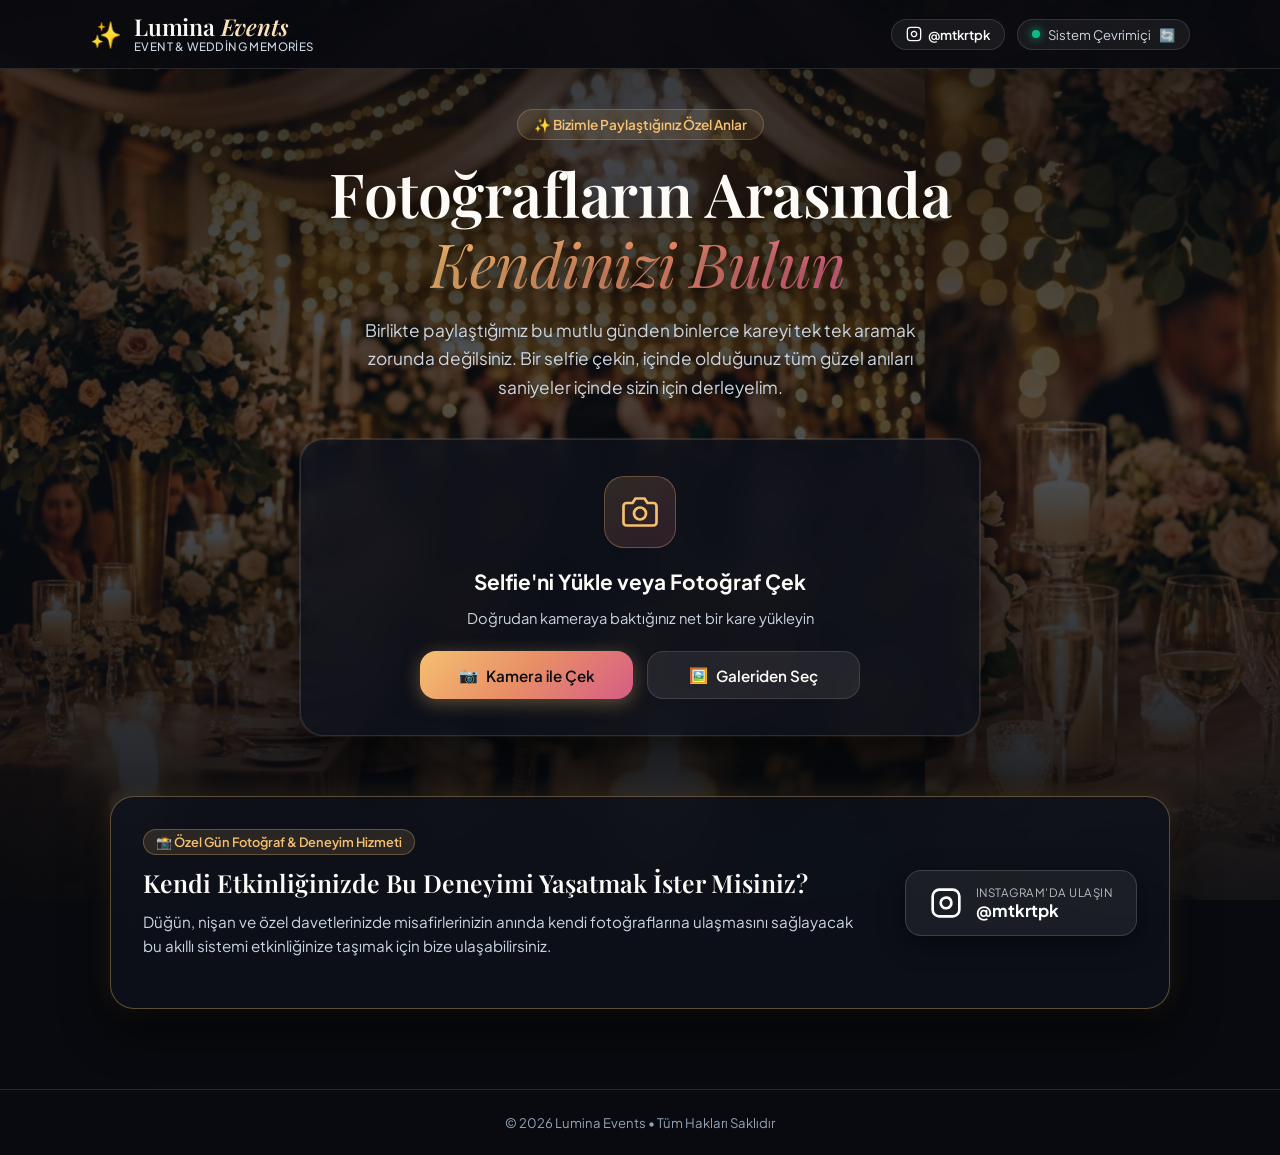
==== frontend/index.html @ cdcbf630 "feat: Ön yüze tek tıkla anında Drive senkronizasyon butonu (Sync) eklendi" ====
<!DOCTYPE html>
<html lang="tr">
<head>
  <meta charset="UTF-8">
  <meta name="viewport" content="width=device-width, initial-scale=1.0, maximum-scale=1.0, user-scalable=no, viewport-fit=cover">
  <title>Anılarını Keşfet | AI Fotoğraf Bulucu</title>
  <meta name="description" content="Düğün ve etkinlik fotoğrafları arasından yapay zeka ile sadece kendinizin olduğu kareleri anında bulun ve indirin.">
  
  <!-- Google Fonts: Playfair Display & Plus Jakarta Sans -->
  <link rel="preconnect" href="https://fonts.googleapis.com">
  <link rel="preconnect" href="https://fonts.gstatic.com" crossorigin>
  <link href="https://fonts.googleapis.com/css2?family=Playfair+Display:ital,wght@0,500;0,600;0,700;1,400;1,600&family=Plus+Jakarta+Sans:wght@400;500;600;700&display=swap" rel="stylesheet">
  
  <link rel="stylesheet" href="style.css">
</head>
<body>
  <!-- Sabit Düğün Arka Planı Katmanı -->
  <div class="wedding-bg-layer"></div>

  <!-- Üst Bar / Header -->
  <header class="header">
    <div class="container header-content">
      <div class="logo">
        <span class="logo-icon">✨</span>
        <div class="logo-brand">
          <span class="logo-title">Lumina <span class="accent-serif">Events</span></span>
          <span class="logo-sub">Event & Wedding Memories</span>
        </div>
      </div>
      <div class="header-right">
        <a href="https://instagram.com/mtkrtpk" target="_blank" rel="noopener noreferrer" class="header-instagram-btn" title="Instagram: @mtkrtpk">
          <svg class="header-instagram-icon" viewBox="0 0 24 24" fill="none" stroke="currentColor" stroke-width="2">
            <rect x="2" y="2" width="20" height="20" rx="5" ry="5"></rect>
            <path d="M16 11.37A4 4 0 1 1 12.63 8 4 4 0 0 1 16 11.37z"></path>
            <line x1="17.5" y1="6.5" x2="17.51" y2="6.5"></line>
          </svg>
          <span>@mtkrtpk</span>
        </a>
        <button type="button" class="stats-badge" id="btnSyncAlbum" title="Tıklayın: Google Drive'daki yeni fotoğrafları hemen tara">
          <span class="pulse-dot" id="syncPulse"></span>
          <span id="statsText">Albüm Hazırlanıyor...</span>
          <span class="sync-icon" id="syncIcon">🔄</span>
        </button>
      </div>
    </div>
  </header>

  <!-- Ana İçerik -->
  <main class="container main-content">
    
    <!-- Karşılama ve Selfie Yükleme Alanı -->
    <section class="hero-section" id="heroSection">
      <div class="hero-badge">✨ Bizimle Paylaştığınız Özel Anlar</div>
      <h1 class="hero-title">
        Fotoğrafların Arasında <br>
        <span class="wedding-script">Kendinizi Bulun</span>
      </h1>
      <p class="hero-subtitle">
        Birlikte paylaştığımız bu mutlu günden binlerce kareyi tek tek aramak zorunda değilsiniz. Bir selfie çekin, içinde olduğunuz tüm güzel anıları saniyeler içinde sizin için derleyelim.
      </p>

      <!-- Yükleme Kartı -->
      <div class="upload-card" id="uploadCard">
        <input type="file" id="cameraInput" accept="image/*" capture="user" class="hidden-input">
        <input type="file" id="galleryInput" accept="image/*" class="hidden-input">

        <div class="drop-zone" id="dropZone">
          <div class="upload-icon-wrapper">
            <svg class="upload-svg" viewBox="0 0 24 24" fill="none" stroke="currentColor" stroke-width="1.8">
              <path d="M23 19a2 2 0 0 1-2 2H3a2 2 0 0 1-2-2V8a2 2 0 0 1 2-2h4l2-3h6l2 3h4a2 2 0 0 1 2 2z"></path>
              <circle cx="12" cy="13" r="4"></circle>
            </svg>
          </div>
          <h3 class="drop-title">Selfie'ni Yükle veya Fotoğraf Çek</h3>
          <p class="drop-desc">Doğrudan kameraya baktığınız net bir kare yükleyin</p>

          <div class="action-buttons">
            <button type="button" class="btn btn-primary" id="btnCamera">
              <span class="btn-icon">📷</span> Kamera ile Çek
            </button>
            <button type="button" class="btn btn-secondary" id="btnGallery">
              <span class="btn-icon">🖼️</span> Galeriden Seç
            </button>
          </div>
        </div>

        <!-- Önizleme ve Tarama Animasyonu -->
        <div class="preview-zone hidden" id="previewZone">
          <div class="preview-box">
            <img id="previewImage" src="" alt="Selfie Önizleme">
            <div class="scan-laser" id="scanLaser"></div>
            <div class="scan-overlay"></div>
          </div>
          <div class="scan-status" id="scanStatus">
            <div class="spinner"></div>
            <span id="scanStatusText">Yüz taranıyor ve albüm eşleştiriliyor...</span>
          </div>
          <button type="button" class="btn btn-ghost" id="btnCancelScan">Farklı Fotoğraf Seç</button>
        </div>
      </div>
    </section>

    <!-- Sonuçlar ve Galeri Bölümü -->
    <section class="results-section hidden" id="resultsSection">
      <div class="results-header">
        <div>
          <h2 class="results-title">Senin Fotoğrafların</h2>
          <p class="results-subtitle" id="resultsSubtitle">Yapay zeka eşleştirmeleri listeleniyor...</p>
        </div>
        <div class="results-actions">
          <button type="button" class="btn btn-sm btn-outline" id="btnNewSearch">
            🔄 Yeni Arama Yap
          </button>
        </div>
      </div>

      <!-- Fotoğraf Izgarası (Grid) -->
      <div class="photo-grid" id="photoGrid">
        <!-- JS ile dinamik doldurulacak -->
      </div>
    </section>

    <!-- Sonuç Bulunamadı Durumu -->
    <div class="empty-state hidden" id="emptyState">
      <div class="empty-icon">🔍</div>
      <h3 class="empty-title">Eşleşen Fotoğraf Bulunamadı</h3>
      <p class="empty-desc">
        Bu albümde sizinle eşleşen bir kareye rastlanmadı. Dilerseniz farklı ışık veya açıda yeni bir selfie ile tekrar deneyebilirsiniz.
      </p>
      <button type="button" class="btn btn-primary" id="btnRetry">Tekrar Dene</button>
    </div>

    <!-- İletişim & Rezervasyon Kartı (Her zaman görünür) -->
    <section class="contact-section" id="contactSection">
      <div class="contact-card">
        <div class="contact-info">
          <span class="contact-tag">📸 Özel Gün Fotoğraf & Deneyim Hizmeti</span>
          <h3 class="contact-title">Kendi Etkinliğinizde Bu Deneyimi Yaşatmak İster Misiniz?</h3>
          <p class="contact-desc">
            Düğün, nişan ve özel davetlerinizde misafirlerinizin anında kendi fotoğraflarına ulaşmasını sağlayacak bu akıllı sistemi etkinliğinize taşımak için bize ulaşabilirsiniz.
          </p>
        </div>
        <div class="contact-action">
          <a href="https://instagram.com/mtkrtpk" target="_blank" rel="noopener noreferrer" class="btn-instagram">
            <svg class="instagram-icon" viewBox="0 0 24 24" fill="none" stroke="currentColor" stroke-width="2">
              <rect x="2" y="2" width="20" height="20" rx="5" ry="5"></rect>
              <path d="M16 11.37A4 4 0 1 1 12.63 8 4 4 0 0 1 16 11.37z"></path>
              <line x1="17.5" y1="6.5" x2="17.51" y2="6.5"></line>
            </svg>
            <div class="insta-text">
              <span class="insta-label">Instagram'da Ulaşın</span>
              <span class="insta-handle">@mtkrtpk</span>
            </div>
          </a>
        </div>
      </div>
    </section>

  </main>

    <!-- Canlı Kamera Modalı (WebRTC) -->
    <div class="camera-modal hidden" id="cameraModal">
      <div class="camera-backdrop" id="cameraBackdrop"></div>
      <div class="camera-card">
        <div class="camera-topbar">
          <span class="camera-title">📷 Selfie Çek</span>
          <button type="button" class="camera-close" id="btnCloseCamera">&times;</button>
        </div>
        <div class="camera-feed-wrapper">
          <video id="cameraVideo" autoplay playsinline muted></video>
          <div class="camera-guide-ring">
            <div class="guide-corners"></div>
          </div>
          <canvas id="cameraCanvas" class="hidden"></canvas>
        </div>
        <div class="camera-bottombar">
          <button type="button" class="btn-shutter" id="btnShutter" title="Fotoğraf Çek">
            <span class="shutter-circle"></span>
          </button>
        </div>
      </div>
    </div>

  <!-- Tam Ekran Fotoğraf Önizleme (Lightbox Modal) -->
  <div class="lightbox hidden" id="lightboxModal">
    <div class="lightbox-backdrop" id="lightboxBackdrop"></div>
    <div class="lightbox-content">
      <button class="lightbox-close" id="lightboxClose" aria-label="Kapat">&times;</button>
      <div class="lightbox-image-wrapper">
        <img id="lightboxImage" src="" alt="Büyük Önizleme">
      </div>
      <div class="lightbox-footer">
        <span class="lightbox-match-badge" id="lightboxScore">98% Eşleşme</span>
        <a href="" target="_blank" download class="btn btn-primary btn-sm" id="lightboxDownloadBtn">
          ⬇️ Orijinal Boyutta İndir
        </a>
      </div>
    </div>
  </div>

  <!-- Toast Bildirimi -->
  <div class="toast hidden" id="toast"></div>

  <!-- Alt Bilgi / Footer -->
  <footer class="footer">
    <p>© 2026 Lumina Events • Tüm Hakları Saklıdır</p>
  </footer>

  <script src="app.js"></script>
</body>
</html>
---- frontend/style.css ----
/* ==========================================================================
   Tasarım Sistemi & Global Değişkenler
   ========================================================================== */
:root {
  --bg-dark: #080a0f;
  --bg-card: rgba(14, 18, 28, 0.76);
  --bg-card-hover: rgba(22, 28, 44, 0.88);
  --border-glass: rgba(255, 255, 255, 0.12);
  --border-gold: rgba(245, 192, 112, 0.35);
  --border-active: rgba(245, 192, 112, 0.6);

  --accent-gold: #f5c070;
  --accent-champagne: #fae1b8;
  --accent-warm: #e88d67;
  --accent-gradient: linear-gradient(135deg, #f5c070 0%, #e88d67 50%, #d65d86 100%);
  --accent-gradient-hover: linear-gradient(135deg, #fcd38d 0%, #f09e7c 50%, #e06d95 100%);

  --text-main: #fdfbf7;
  --text-muted: #cbd5e1;
  --text-dim: #94a3b8;

  --shadow-card: 0 25px 50px -12px rgba(0, 0, 0, 0.75), 0 0 1px 1px var(--border-glass);
  --shadow-glow: 0 0 40px rgba(245, 192, 112, 0.22);
  --radius-lg: 24px;
  --radius-md: 16px;
  --radius-sm: 10px;

  --font-serif: 'Playfair Display', Georgia, serif;
  --font-display: 'Plus Jakarta Sans', -apple-system, sans-serif;
  --font-body: 'Plus Jakarta Sans', -apple-system, sans-serif;
}

/* ==========================================================================
   Reset & Temel Ayarlar
   ========================================================================== */
*, *::before, *::after {
  box-sizing: border-box;
  margin: 0;
  padding: 0;
}

body {
  background-color: var(--bg-dark);
  color: var(--text-main);
  font-family: var(--font-body);
  min-height: 100vh;
  position: relative;
  overflow-x: hidden;
  -webkit-font-smoothing: antialiased;
  display: flex;
  flex-direction: column;
}

/* Düğün Fotoğrafı Sabit Arka Plan Katmanı */
.wedding-bg-layer {
  position: fixed;
  inset: 0;
  z-index: 0;
  background: 
    linear-gradient(180deg, 
      rgba(8, 10, 15, 0.82) 0%, 
      rgba(10, 13, 20, 0.70) 45%, 
      rgba(8, 10, 15, 0.94) 100%),
    url('assets/wedding_bg.jpg') center/cover no-repeat fixed;
  filter: saturate(1.1);
  pointer-events: none;
}

.container {
  width: 100%;
  max-width: 1100px;
  margin: 0 auto;
  padding: 0 20px;
}

.hidden {
  display: none !important;
}

/* ==========================================================================
   Arka Plan Işıltıları (Glows)
   ========================================================================== */
.bg-glow {
  position: fixed;
  border-radius: 50%;
  filter: blur(120px);
  pointer-events: none;
  z-index: 0;
  opacity: 0.35;
}

.bg-glow-1 {
  width: 450px;
  height: 450px;
  top: -100px;
  right: -100px;
  background: radial-gradient(circle, #e88d67 0%, transparent 70%);
}

.bg-glow-2 {
  width: 500px;
  height: 500px;
  bottom: 10%;
  left: -150px;
  background: radial-gradient(circle, #d65d86 0%, transparent 70%);
}

/* ==========================================================================
   Header
   ========================================================================== */
.header {
  position: sticky;
  top: 0;
  z-index: 50;
  background: rgba(8, 10, 15, 0.88);
  backdrop-filter: blur(20px);
  -webkit-backdrop-filter: blur(20px);
  border-bottom: 1px solid var(--border-glass);
  padding-top: env(safe-area-inset-top, 0px);
}

.header-content {
  display: flex;
  align-items: center;
  justify-content: space-between;
  min-height: 68px;
  padding: 8px 0;
}

.logo {
  display: flex;
  align-items: center;
  gap: 12px;
}

.logo-icon {
  font-size: 1.6rem;
}

.logo-brand {
  display: flex;
  flex-direction: column;
}

.logo-title {
  font-family: var(--font-serif);
  font-size: 1.45rem;
  font-weight: 600;
  letter-spacing: -0.2px;
  line-height: 1.1;
}

.logo-sub {
  font-size: 0.72rem;
  font-weight: 500;
  color: var(--text-muted);
  letter-spacing: 0.4px;
  text-transform: uppercase;
}

.accent-serif {
  font-style: italic;
  color: var(--accent-champagne);
}

.accent-gold {
  color: var(--accent-gold);
}

.header-right {
  display: flex;
  align-items: center;
  gap: 12px;
}

.header-instagram-btn {
  display: inline-flex;
  align-items: center;
  gap: 6px;
  background: rgba(255, 255, 255, 0.06);
  border: 1px solid var(--border-glass);
  padding: 6px 14px;
  border-radius: 50px;
  color: #fff;
  font-size: 0.82rem;
  font-weight: 600;
  text-decoration: none;
  transition: all 0.25s ease;
}

.header-instagram-btn:hover {
  background: linear-gradient(45deg, #f09433 0%, #e6683c 25%, #dc2743 50%, #cc2366 75%, #bc1888 100%);
  border-color: transparent;
  transform: translateY(-1px);
}

.header-instagram-icon {
  width: 16px;
  height: 16px;
}

.stats-badge {
  display: flex;
  align-items: center;
  gap: 8px;
  background: rgba(255, 255, 255, 0.06);
  border: 1px solid var(--border-glass);
  padding: 6px 14px;
  border-radius: 50px;
  font-size: 0.82rem;
  color: var(--text-muted);
  cursor: pointer;
  font-family: inherit;
  transition: all 0.25s ease;
}

.stats-badge:hover {
  border-color: var(--accent-gold);
  background: rgba(245, 192, 112, 0.12);
  color: #fff;
  transform: translateY(-1px);
}

.stats-badge:active {
  transform: scale(0.96);
}

.sync-icon {
  font-size: 0.82rem;
  opacity: 0.8;
  display: inline-block;
  transition: transform 0.2s;
}

.sync-icon.spinning {
  animation: spin 0.8s linear infinite;
  opacity: 1;
}

.pulse-dot {
  width: 8px;
  height: 8px;
  border-radius: 50%;
  background-color: #10b981;
  box-shadow: 0 0 10px #10b981;
  animation: pulse 2s infinite;
}

@keyframes pulse {
  0%, 100% { opacity: 1; transform: scale(1); }
  50% { opacity: 0.4; transform: scale(0.85); }
}

/* ==========================================================================
   Hero & Karşılama Alanı
   ========================================================================== */
.main-content {
  flex: 1;
  position: relative;
  z-index: 10;
  padding-top: 40px;
  padding-bottom: 60px;
}

.hero-section {
  text-align: center;
  max-width: 680px;
  margin: 0 auto;
}

.hero-badge {
  display: inline-block;
  background: rgba(245, 192, 112, 0.1);
  border: 1px solid rgba(245, 192, 112, 0.25);
  color: var(--accent-gold);
  font-size: 0.85rem;
  font-weight: 600;
  padding: 6px 16px;
  border-radius: 50px;
  margin-bottom: 18px;
}

.hero-title {
  font-family: var(--font-serif);
  font-size: clamp(2.4rem, 5.5vw, 3.8rem);
  font-weight: 600;
  line-height: 1.15;
  letter-spacing: -0.5px;
  margin-bottom: 18px;
  text-shadow: 0 4px 20px rgba(0, 0, 0, 0.6);
}

.wedding-script {
  font-style: italic;
  font-weight: 400;
  background: var(--accent-gradient);
  -webkit-background-clip: text;
  -webkit-text-fill-color: transparent;
  display: inline-block;
  padding-right: 4px;
}

.gradient-text {
  background: var(--accent-gradient);
  -webkit-background-clip: text;
  -webkit-text-fill-color: transparent;
}

.hero-subtitle {
  font-size: 1.08rem;
  color: var(--text-muted);
  line-height: 1.65;
  margin-bottom: 38px;
  max-width: 580px;
  margin-left: auto;
  margin-right: auto;
  text-shadow: 0 2px 10px rgba(0, 0, 0, 0.7);
}

/* ==========================================================================
   Yükleme Kartı & Drop Zone
   ========================================================================== */
.upload-card {
  background: var(--bg-card);
  border: 1px solid var(--border-glass);
  border-radius: var(--radius-lg);
  padding: 36px 24px;
  box-shadow: var(--shadow-card);
  backdrop-filter: blur(20px);
  -webkit-backdrop-filter: blur(20px);
  transition: all 0.3s cubic-bezier(0.16, 1, 0.3, 1);
  position: relative;
  overflow: hidden;
}

.upload-card:hover {
  border-color: var(--border-active);
  box-shadow: var(--shadow-card), var(--shadow-glow);
}

.hidden-input {
  display: none;
}

.drop-zone {
  display: flex;
  flex-direction: column;
  align-items: center;
  gap: 14px;
}

.upload-icon-wrapper {
  width: 72px;
  height: 72px;
  border-radius: 20px;
  background: linear-gradient(135deg, rgba(245, 192, 112, 0.15) 0%, rgba(214, 93, 134, 0.15) 100%);
  display: flex;
  align-items: center;
  justify-content: center;
  color: var(--accent-gold);
  border: 1px solid rgba(245, 192, 112, 0.3);
  margin-bottom: 6px;
}

.upload-svg {
  width: 36px;
  height: 36px;
}

.drop-title {
  font-size: 1.3rem;
  font-weight: 700;
  font-family: var(--font-display);
}

.drop-desc {
  font-size: 0.92rem;
  color: var(--text-muted);
  max-width: 360px;
  margin-bottom: 10px;
}

/* Butonlar */
.action-buttons {
  display: flex;
  gap: 14px;
  flex-wrap: wrap;
  justify-content: center;
  width: 100%;
  max-width: 440px;
}

.btn {
  display: inline-flex;
  align-items: center;
  justify-content: center;
  gap: 8px;
  font-family: var(--font-body);
  font-weight: 600;
  font-size: 0.95rem;
  padding: 13px 24px;
  border-radius: var(--radius-md);
  border: none;
  cursor: pointer;
  transition: all 0.25s ease;
  text-decoration: none;
}

.btn-primary {
  background: var(--accent-gradient);
  color: #0b0e14;
  box-shadow: 0 4px 18px rgba(245, 192, 112, 0.35);
  flex: 1 1 180px;
}

.btn-primary:hover {
  background: var(--accent-gradient-hover);
  transform: translateY(-2px);
  box-shadow: 0 6px 24px rgba(245, 192, 112, 0.45);
}

.btn-secondary {
  background: rgba(255, 255, 255, 0.08);
  color: var(--text-main);
  border: 1px solid var(--border-glass);
  flex: 1 1 180px;
}

.btn-secondary:hover {
  background: rgba(255, 255, 255, 0.13);
  border-color: rgba(255, 255, 255, 0.2);
  transform: translateY(-2px);
}

.btn-outline {
  background: transparent;
  color: var(--accent-gold);
  border: 1px solid rgba(245, 192, 112, 0.35);
}

.btn-outline:hover {
  background: rgba(245, 192, 112, 0.1);
}

.btn-ghost {
  background: transparent;
  color: var(--text-muted);
  border: none;
  padding: 8px 16px;
  font-size: 0.88rem;
}

.btn-ghost:hover {
  color: var(--text-main);
}

.btn-sm {
  padding: 9px 18px;
  font-size: 0.85rem;
}

/* ==========================================================================
   Önizleme ve Tarama (Laser Scan) Animasyonu
   ========================================================================== */
.preview-zone {
  display: flex;
  flex-direction: column;
  align-items: center;
  gap: 20px;
}

.preview-box {
  width: 220px;
  height: 220px;
  border-radius: var(--radius-md);
  overflow: hidden;
  position: relative;
  border: 2px solid var(--accent-gold);
  box-shadow: 0 0 30px rgba(245, 192, 112, 0.3);
}

.preview-box img {
  width: 100%;
  height: 100%;
  object-fit: cover;
  display: block;
}

.scan-laser {
  position: absolute;
  top: 0;
  left: 0;
  width: 100%;
  height: 3px;
  background: var(--accent-gradient);
  box-shadow: 0 0 15px 3px #f5c070;
  animation: laserScan 2s infinite ease-in-out alternate;
  z-index: 5;
}

@keyframes laserScan {
  0% { top: 0%; opacity: 0.8; }
  100% { top: 98%; opacity: 1; }
}

.scan-overlay {
  position: absolute;
  inset: 0;
  background: radial-gradient(circle, transparent 40%, rgba(245, 192, 112, 0.1) 100%);
  pointer-events: none;
}

.scan-status {
  display: flex;
  align-items: center;
  gap: 12px;
  color: var(--text-main);
  font-weight: 500;
  font-size: 0.95rem;
}

.spinner {
  width: 20px;
  height: 20px;
  border: 3px solid rgba(255, 255, 255, 0.15);
  border-top-color: var(--accent-gold);
  border-radius: 50%;
  animation: spin 0.8s linear infinite;
}

@keyframes spin {
  to { transform: rotate(360deg); }
}

/* ==========================================================================
   Sonuçlar Galerisi (Photo Grid)
   ========================================================================== */
.results-section {
  margin-top: 50px;
}

.results-header {
  display: flex;
  align-items: flex-end;
  justify-content: space-between;
  margin-bottom: 24px;
  flex-wrap: wrap;
  gap: 16px;
}

.results-title {
  font-family: var(--font-display);
  font-size: 1.8rem;
  font-weight: 700;
}

.results-subtitle {
  color: var(--text-muted);
  font-size: 0.95rem;
  margin-top: 4px;
}

.photo-grid {
  display: grid;
  grid-template-columns: repeat(auto-fill, minmax(260px, 1fr));
  gap: 20px;
}

.photo-card {
  background: var(--bg-card);
  border: 1px solid var(--border-glass);
  border-radius: var(--radius-md);
  overflow: hidden;
  position: relative;
  transition: all 0.3s cubic-bezier(0.16, 1, 0.3, 1);
  box-shadow: var(--shadow-card);
  display: flex;
  flex-direction: column;
}

.photo-card:hover {
  transform: translateY(-5px);
  border-color: rgba(245, 192, 112, 0.4);
  box-shadow: 0 16px 32px -10px rgba(0, 0, 0, 0.8), 0 0 20px rgba(245, 192, 112, 0.2);
}

.photo-img-wrapper {
  position: relative;
  width: 100%;
  padding-top: 110%; /* 1:1.1 orantı */
  background: #121722;
  cursor: pointer;
  overflow: hidden;
}

.photo-card img {
  position: absolute;
  top: 0;
  left: 0;
  width: 100%;
  height: 100%;
  object-fit: cover;
  transition: transform 0.4s ease;
}

.photo-card:hover img {
  transform: scale(1.05);
}

.match-badge {
  position: absolute;
  top: 12px;
  right: 12px;
  background: rgba(9, 12, 18, 0.85);
  backdrop-filter: blur(8px);
  border: 1px solid rgba(245, 192, 112, 0.4);
  color: var(--accent-gold);
  font-size: 0.75rem;
  font-weight: 700;
  padding: 4px 10px;
  border-radius: 20px;
  z-index: 2;
}

.photo-card-footer {
  padding: 14px;
  display: flex;
  align-items: center;
  justify-content: space-between;
  background: rgba(14, 18, 28, 0.95);
  border-top: 1px solid var(--border-glass);
}

.photo-name {
  font-size: 0.85rem;
  color: var(--text-muted);
  white-space: nowrap;
  overflow: hidden;
  text-overflow: ellipsis;
  max-width: 140px;
}

.btn-download-icon {
  background: rgba(255, 255, 255, 0.07);
  border: 1px solid var(--border-glass);
  color: var(--text-main);
  padding: 7px 12px;
  border-radius: var(--radius-sm);
  font-size: 0.82rem;
  font-weight: 600;
  text-decoration: none;
  display: flex;
  align-items: center;
  gap: 6px;
  transition: all 0.2s ease;
}

.btn-download-icon:hover {
  background: var(--accent-gold);
  color: #090c12;
}

/* ==========================================================================
   Boş Durum (Empty State)
   ========================================================================== */
.empty-state {
  text-align: center;
  padding: 60px 20px;
  max-width: 480px;
  margin: 0 auto;
}

.empty-icon {
  font-size: 3.5rem;
  margin-bottom: 16px;
  opacity: 0.8;
}

.empty-title {
  font-family: var(--font-display);
  font-size: 1.5rem;
  margin-bottom: 10px;
}

.empty-desc {
  color: var(--text-muted);
  line-height: 1.6;
  margin-bottom: 24px;
}

/* ==========================================================================
   Tam Ekran Lightbox Modal
   ========================================================================== */
.lightbox {
  position: fixed;
  inset: 0;
  z-index: 100;
  display: flex;
  align-items: center;
  justify-content: center;
  padding: 20px;
}

.lightbox-backdrop {
  position: absolute;
  inset: 0;
  background: rgba(4, 6, 10, 0.88);
  backdrop-filter: blur(16px);
  -webkit-backdrop-filter: blur(16px);
}

.lightbox-content {
  position: relative;
  z-index: 101;
  max-width: 90vw;
  max-height: 85vh;
  display: flex;
  flex-direction: column;
  align-items: center;
}

.lightbox-close {
  position: absolute;
  top: -45px;
  right: 0;
  background: none;
  border: none;
  color: #fff;
  font-size: 2.2rem;
  cursor: pointer;
  line-height: 1;
  opacity: 0.75;
  transition: opacity 0.2s;
}

.lightbox-close:hover {
  opacity: 1;
}

.lightbox-image-wrapper {
  max-height: 72vh;
  display: flex;
  align-items: center;
  justify-content: center;
  border-radius: var(--radius-md);
  overflow: hidden;
  box-shadow: 0 25px 60px rgba(0, 0, 0, 0.9);
}

.lightbox-image-wrapper img {
  max-width: 100%;
  max-height: 72vh;
  object-fit: contain;
  border-radius: var(--radius-md);
}

.lightbox-footer {
  margin-top: 16px;
  display: flex;
  align-items: center;
  gap: 16px;
}

.lightbox-match-badge {
  background: rgba(245, 192, 112, 0.15);
  border: 1px solid rgba(245, 192, 112, 0.4);
  color: var(--accent-gold);
  padding: 6px 14px;
  border-radius: 50px;
  font-weight: 700;
  font-size: 0.85rem;
}

/* ==========================================================================
   Canlı Kamera Modalı (WebRTC)
   ========================================================================== */
.camera-modal {
  position: fixed;
  inset: 0;
  z-index: 150;
  display: flex;
  align-items: center;
  justify-content: center;
  padding: 16px;
}

.camera-backdrop {
  position: absolute;
  inset: 0;
  background: rgba(4, 6, 10, 0.92);
  backdrop-filter: blur(20px);
  -webkit-backdrop-filter: blur(20px);
}

.camera-card {
  position: relative;
  z-index: 151;
  width: 100%;
  max-width: 480px;
  background: var(--bg-card);
  border: 1px solid var(--border-glass);
  border-radius: var(--radius-lg);
  overflow: hidden;
  box-shadow: 0 25px 60px rgba(0, 0, 0, 0.9);
  display: flex;
  flex-direction: column;
}

.camera-topbar {
  display: flex;
  align-items: center;
  justify-content: space-between;
  padding: 16px 20px;
  background: rgba(18, 24, 38, 0.9);
  border-bottom: 1px solid var(--border-glass);
}

.camera-title {
  font-weight: 700;
  font-size: 1.05rem;
  font-family: var(--font-display);
}

.camera-close {
  background: none;
  border: none;
  color: var(--text-muted);
  font-size: 1.8rem;
  cursor: pointer;
  line-height: 1;
  transition: color 0.2s;
}

.camera-close:hover {
  color: #fff;
}

.camera-feed-wrapper {
  position: relative;
  width: 100%;
  height: 380px;
  background: #000;
  overflow: hidden;
  display: flex;
  align-items: center;
  justify-content: center;
}

.camera-feed-wrapper video {
  width: 100%;
  height: 100%;
  object-fit: cover;
  transform: scaleX(-1); /* Ayna efekti (Selfie için doğal görüntü) */
}

.camera-guide-ring {
  position: absolute;
  width: 220px;
  height: 280px;
  border: 2px dashed rgba(245, 192, 112, 0.6);
  border-radius: 50% 50% 45% 45% / 60% 60% 40% 40%;
  pointer-events: none;
  box-shadow: 0 0 0 9999px rgba(0, 0, 0, 0.35);
}

.camera-bottombar {
  display: flex;
  align-items: center;
  justify-content: center;
  padding: 20px;
  background: rgba(14, 18, 28, 0.95);
  border-top: 1px solid var(--border-glass);
}

.btn-shutter {
  width: 72px;
  height: 72px;
  border-radius: 50%;
  background: transparent;
  border: 4px solid var(--accent-gold);
  padding: 4px;
  cursor: pointer;
  display: flex;
  align-items: center;
  justify-content: center;
  transition: transform 0.15s ease, border-color 0.2s;
}

.btn-shutter:hover {
  transform: scale(1.06);
  border-color: #fff;
}

.btn-shutter:active {
  transform: scale(0.92);
}

.shutter-circle {
  width: 100%;
  height: 100%;
  border-radius: 50%;
  background: var(--accent-gradient);
  display: block;
}

/* ==========================================================================
   Toast Bildirimi
   ========================================================================== */
.toast {
  position: fixed;
  bottom: 24px;
  left: 50%;
  transform: translateX(-50%);
  background: rgba(18, 24, 38, 0.95);
  border: 1px solid var(--border-glass);
  color: var(--text-main);
  padding: 12px 24px;
  border-radius: 50px;
  box-shadow: 0 10px 30px rgba(0, 0, 0, 0.5);
  z-index: 200;
  font-size: 0.9rem;
  font-weight: 500;
  backdrop-filter: blur(12px);
  animation: toastSlideUp 0.3s cubic-bezier(0.16, 1, 0.3, 1);
}

@keyframes toastSlideUp {
  from { opacity: 0; transform: translate(-50%, 15px); }
  to { opacity: 1; transform: translate(-50%, 0); }
}

/* ==========================================================================
   İletişim & Rezervasyon Kartı (Lumina Events)
   ========================================================================== */
.contact-section {
  margin-top: 60px;
  margin-bottom: 20px;
}

.contact-card {
  background: rgba(14, 18, 28, 0.82);
  border: 1px solid var(--border-gold);
  border-radius: var(--radius-lg);
  padding: 32px;
  box-shadow: 0 20px 45px rgba(0, 0, 0, 0.7), 0 0 25px rgba(245, 192, 112, 0.15);
  backdrop-filter: blur(20px);
  -webkit-backdrop-filter: blur(20px);
  display: flex;
  align-items: center;
  justify-content: space-between;
  gap: 30px;
  flex-wrap: wrap;
}

.contact-info {
  flex: 1 1 340px;
}

.contact-tag {
  display: inline-block;
  background: rgba(245, 192, 112, 0.12);
  border: 1px solid rgba(245, 192, 112, 0.3);
  color: var(--accent-gold);
  font-size: 0.8rem;
  font-weight: 600;
  padding: 4px 12px;
  border-radius: 50px;
  margin-bottom: 12px;
}

.contact-title {
  font-family: var(--font-serif);
  font-size: 1.55rem;
  font-weight: 600;
  margin-bottom: 10px;
  line-height: 1.3;
}

.contact-desc {
  font-size: 0.95rem;
  color: var(--text-muted);
  line-height: 1.6;
  margin-bottom: 18px;
}

.author-signature {
  display: flex;
  flex-direction: column;
}

.author-name {
  font-family: var(--font-serif);
  font-size: 1.15rem;
  font-weight: 600;
  color: var(--accent-champagne);
  letter-spacing: 0.2px;
}

.author-title {
  font-size: 0.8rem;
  color: var(--text-dim);
}

.contact-action {
  flex-shrink: 0;
}

/* Instagram Butonu */
.btn-instagram {
  display: inline-flex;
  align-items: center;
  gap: 14px;
  background: rgba(255, 255, 255, 0.06);
  border: 1px solid rgba(255, 255, 255, 0.15);
  padding: 14px 24px;
  border-radius: var(--radius-md);
  color: #fff;
  text-decoration: none;
  transition: all 0.3s cubic-bezier(0.16, 1, 0.3, 1);
  box-shadow: 0 8px 25px rgba(0, 0, 0, 0.5);
}

.btn-instagram:hover {
  background: linear-gradient(45deg, #f09433 0%, #e6683c 25%, #dc2743 50%, #cc2366 75%, #bc1888 100%);
  border-color: transparent;
  transform: translateY(-3px) scale(1.02);
  box-shadow: 0 12px 30px rgba(220, 39, 67, 0.4);
}

.instagram-icon {
  width: 32px;
  height: 32px;
  flex-shrink: 0;
}

.insta-text {
  display: flex;
  flex-direction: column;
  text-align: left;
}

.insta-label {
  font-size: 0.72rem;
  color: rgba(255, 255, 255, 0.7);
  text-transform: uppercase;
  letter-spacing: 0.5px;
}

.insta-handle {
  font-size: 1.05rem;
  font-weight: 700;
  font-family: var(--font-display);
}

/* ==========================================================================
   Footer
   ========================================================================== */
.footer {
  text-align: center;
  padding: 24px;
  font-size: 0.82rem;
  color: var(--text-dim);
  border-top: 1px solid var(--border-glass);
  position: relative;
  z-index: 10;
}

/* ==========================================================================
   Mobil Uyumluluk (Responsive)
   ========================================================================== */
@media (max-width: 640px) {
  .header {
    padding-top: max(10px, env(safe-area-inset-top));
    padding-bottom: 4px;
  }
  .header-content {
    min-height: 52px;
    height: auto;
    padding: 4px 0;
    gap: 8px;
  }
  .logo {
    gap: 8px;
  }
  .logo-icon {
    font-size: 1.25rem;
  }
  .logo-title {
    font-size: 1.15rem;
  }
  .logo-sub {
    font-size: 0.58rem;
    letter-spacing: 0.2px;
  }
  .header-right {
    gap: 6px;
  }
  .header-instagram-btn {
    padding: 5px 9px;
    font-size: 0.74rem;
    gap: 4px;
  }
  .header-instagram-icon {
    width: 13px;
    height: 13px;
  }
  .stats-badge {
    padding: 5px 9px;
    font-size: 0.72rem;
    gap: 5px;
    white-space: nowrap;
  }
  .pulse-dot {
    width: 6px;
    height: 6px;
  }
  .hero-title {
    font-size: 2.1rem;
    margin-bottom: 14px;
  }
  .hero-subtitle {
    font-size: 0.92rem;
    margin-bottom: 26px;
  }
  .upload-card {
    padding: 24px 16px;
  }
  .action-buttons {
    flex-direction: column;
    gap: 10px;
  }
  .btn-primary, .btn-secondary {
    width: 100%;
    padding: 12px 18px;
  }
  .photo-grid {
    grid-template-columns: repeat(2, 1fr);
    gap: 10px;
  }
  .photo-name {
    display: none;
  }
  .contact-card {
    padding: 22px 16px;
    gap: 20px;
  }
  .contact-title {
    font-size: 1.25rem;
  }
  .btn-instagram {
    width: 100%;
    justify-content: center;
  }
}
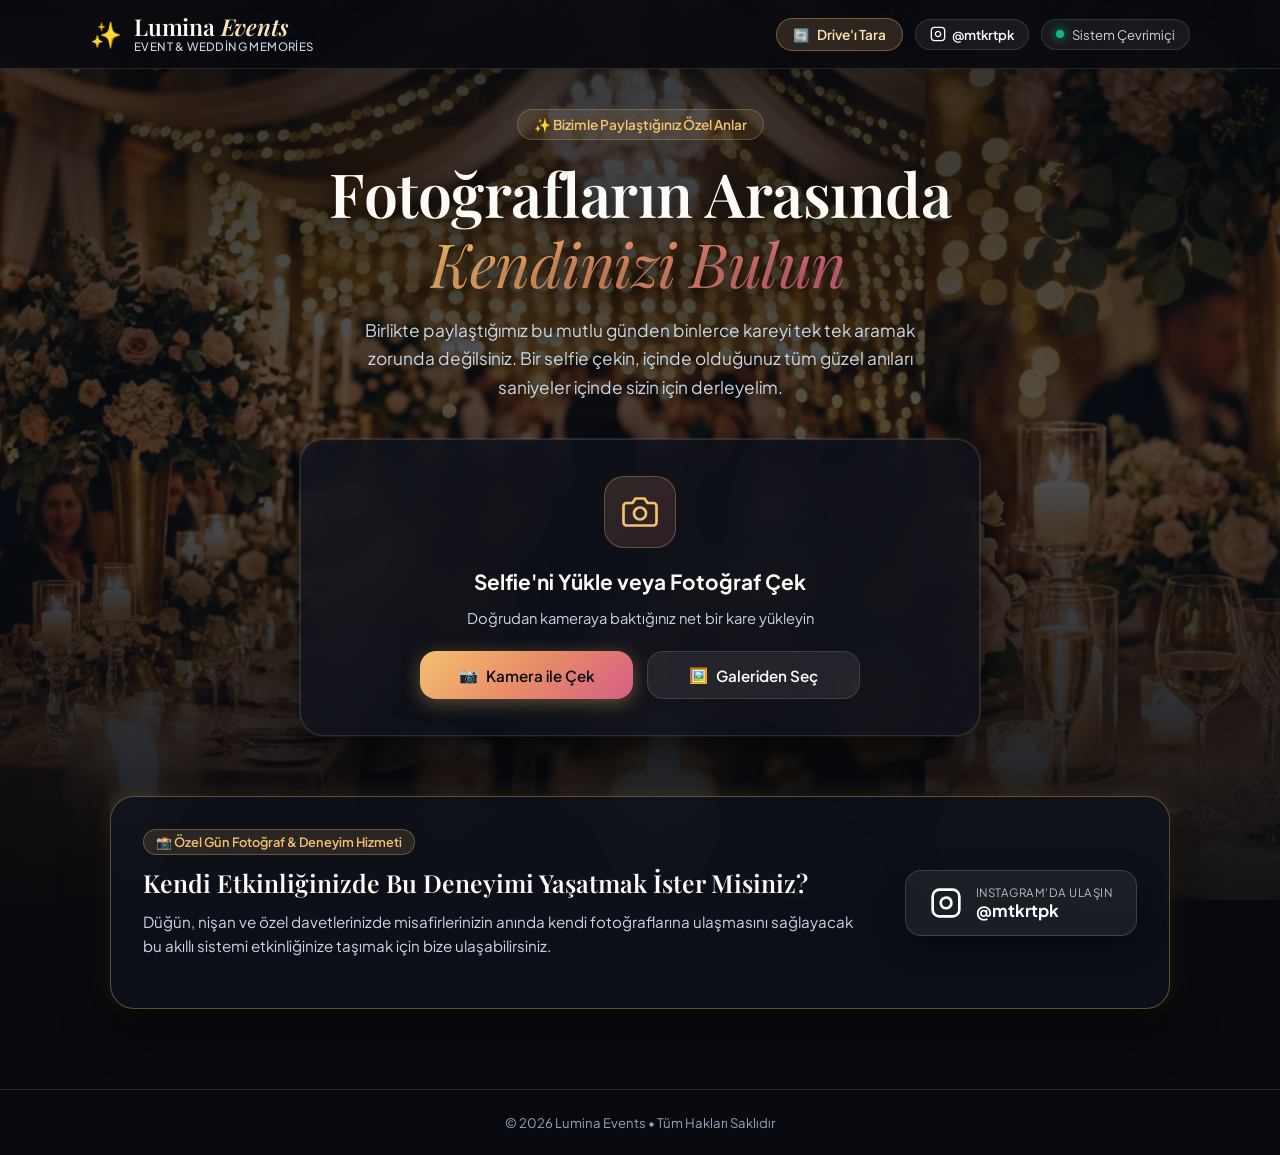
==== commit c91ecf14: "feat: Masaüstü (PC) için belirgin 'Drive'ı Tara' butonu eklendi" ====
--- a/frontend/index.html
+++ b/frontend/index.html
@@ -28,6 +28,12 @@
         </div>
       </div>
       <div class="header-right">
+        <!-- Belirgin Manuel Tarama Butonu (PC & Masaüstü için) -->
+        <button type="button" class="btn-sync-action" id="btnSyncHeader" title="Drive'daki yeni fotoğrafları hemen tara">
+          <span class="sync-icon" id="syncIcon">🔄</span>
+          <span class="sync-btn-text">Drive'ı Tara</span>
+        </button>
+
         <a href="https://instagram.com/mtkrtpk" target="_blank" rel="noopener noreferrer" class="header-instagram-btn" title="Instagram: @mtkrtpk">
           <svg class="header-instagram-icon" viewBox="0 0 24 24" fill="none" stroke="currentColor" stroke-width="2">
             <rect x="2" y="2" width="20" height="20" rx="5" ry="5"></rect>
@@ -36,11 +42,11 @@
           </svg>
           <span>@mtkrtpk</span>
         </a>
-        <button type="button" class="stats-badge" id="btnSyncAlbum" title="Tıklayın: Google Drive'daki yeni fotoğrafları hemen tara">
+
+        <div class="stats-badge" id="statsBadge">
           <span class="pulse-dot" id="syncPulse"></span>
           <span id="statsText">Albüm Hazırlanıyor...</span>
-          <span class="sync-icon" id="syncIcon">🔄</span>
-        </button>
+        </div>
       </div>
     </div>
   </header>
--- a/frontend/style.css
+++ b/frontend/style.css
@@ -171,6 +171,34 @@
   display: flex;
   align-items: center;
   gap: 12px;
+}
+
+.btn-sync-action {
+  display: inline-flex;
+  align-items: center;
+  gap: 8px;
+  background: rgba(245, 192, 112, 0.15);
+  border: 1px solid var(--border-gold);
+  color: var(--accent-champagne);
+  padding: 7px 16px;
+  border-radius: 50px;
+  font-size: 0.85rem;
+  font-weight: 600;
+  cursor: pointer;
+  font-family: inherit;
+  transition: all 0.25s cubic-bezier(0.16, 1, 0.3, 1);
+}
+
+.btn-sync-action:hover {
+  background: var(--accent-gold);
+  color: #080a0f;
+  border-color: transparent;
+  transform: translateY(-2px);
+  box-shadow: 0 4px 15px rgba(245, 192, 112, 0.35);
+}
+
+.btn-sync-action:active {
+  transform: scale(0.95);
 }
 
 .header-instagram-btn {
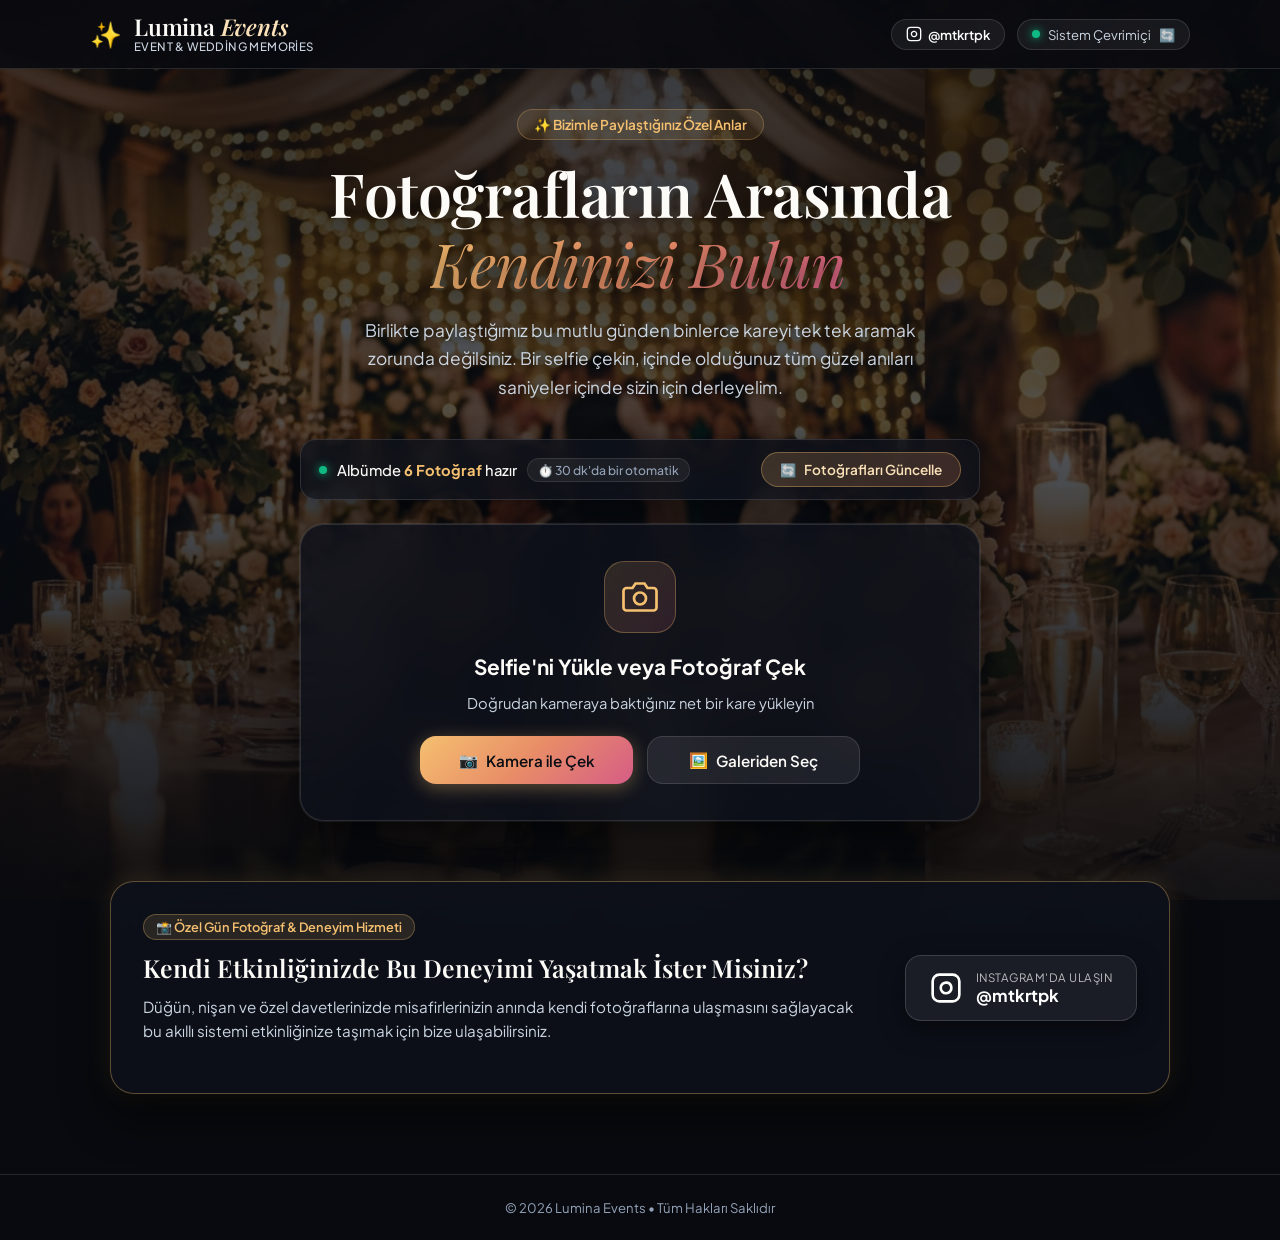
==== commit f944a185: "feat: 30 dk otomatik tarama, fotoğraflar üstünde güncelleme butonu ve mobil uyumlu header düzeni" ====
--- a/frontend/index.html
+++ b/frontend/index.html
@@ -11,7 +11,8 @@
   <link rel="preconnect" href="https://fonts.gstatic.com" crossorigin>
   <link href="https://fonts.googleapis.com/css2?family=Playfair+Display:ital,wght@0,500;0,600;0,700;1,400;1,600&family=Plus+Jakarta+Sans:wght@400;500;600;700&display=swap" rel="stylesheet">
   
-  <link rel="stylesheet" href="style.css">
+  <!-- CSS Versiyonlu (Önbellek Engelleme) -->
+  <link rel="stylesheet" href="style.css?v=4.0">
 </head>
 <body>
   <!-- Sabit Düğün Arka Planı Katmanı -->
@@ -28,12 +29,6 @@
         </div>
       </div>
       <div class="header-right">
-        <!-- Belirgin Manuel Tarama Butonu (PC & Masaüstü için) -->
-        <button type="button" class="btn-sync-action" id="btnSyncHeader" title="Drive'daki yeni fotoğrafları hemen tara">
-          <span class="sync-icon" id="syncIcon">🔄</span>
-          <span class="sync-btn-text">Drive'ı Tara</span>
-        </button>
-
         <a href="https://instagram.com/mtkrtpk" target="_blank" rel="noopener noreferrer" class="header-instagram-btn" title="Instagram: @mtkrtpk">
           <svg class="header-instagram-icon" viewBox="0 0 24 24" fill="none" stroke="currentColor" stroke-width="2">
             <rect x="2" y="2" width="20" height="20" rx="5" ry="5"></rect>
@@ -43,10 +38,12 @@
           <span>@mtkrtpk</span>
         </a>
 
-        <div class="stats-badge" id="statsBadge">
+        <!-- Header Rozeti (Kompakt ve Tıklanabilir) -->
+        <button type="button" class="stats-badge" id="btnSyncAlbum" title="Tıkla: Fotoğrafları Yenile">
           <span class="pulse-dot" id="syncPulse"></span>
-          <span id="statsText">Albüm Hazırlanıyor...</span>
-        </div>
+          <span id="statsText">6 Fotoğraf Hazır</span>
+          <span class="sync-icon" id="syncIconHeader">🔄</span>
+        </button>
       </div>
     </div>
   </header>
@@ -65,6 +62,19 @@
         Birlikte paylaştığımız bu mutlu günden binlerce kareyi tek tek aramak zorunda değilsiniz. Bir selfie çekin, içinde olduğunuz tüm güzel anıları saniyeler içinde sizin için derleyelim.
       </p>
 
+      <!-- Fotoğrafların / Yüklemenin Hemen Üstündeki Güncelleme Barı -->
+      <div class="album-status-bar" id="albumStatusBar">
+        <div class="status-bar-info">
+          <span class="pulse-dot"></span>
+          <span class="status-bar-text" id="statusBarText">Albümde <strong>6 Fotoğraf</strong> hazır</span>
+          <span class="status-auto-label" id="statusAutoLabel">⏱️ 30 dk'da bir otomatik</span>
+        </div>
+        <button type="button" class="btn-sync-action" id="btnSyncHero" title="Yeni fotoğrafları hemen kontrol et">
+          <span class="sync-icon" id="syncIconHero">🔄</span>
+          <span class="btn-sync-text" id="syncHeroText">Fotoğrafları Güncelle</span>
+        </button>
+      </div>
+
       <!-- Yükleme Kartı -->
       <div class="upload-card" id="uploadCard">
         <input type="file" id="cameraInput" accept="image/*" capture="user" class="hidden-input">
@@ -114,8 +124,12 @@
           <p class="results-subtitle" id="resultsSubtitle">Yapay zeka eşleştirmeleri listeleniyor...</p>
         </div>
         <div class="results-actions">
+          <button type="button" class="btn btn-sm btn-secondary btn-sync-action" id="btnSyncResults" title="Yeni yüklenen fotoğrafları hemen kontrol et">
+            <span class="sync-icon" id="syncIconResults">🔄</span>
+            <span class="btn-sync-text" id="syncResultsText">Fotoğrafları Güncelle</span>
+          </button>
           <button type="button" class="btn btn-sm btn-outline" id="btnNewSearch">
-            🔄 Yeni Arama Yap
+            📷 Yeni Arama Yap
           </button>
         </div>
       </div>
@@ -212,6 +226,6 @@
     <p>© 2026 Lumina Events • Tüm Hakları Saklıdır</p>
   </footer>
 
-  <script src="app.js"></script>
+  <script src="app.js?v=4.0"></script>
 </body>
 </html>
--- a/frontend/style.css
+++ b/frontend/style.css
@@ -176,29 +176,49 @@
 .btn-sync-action {
   display: inline-flex;
   align-items: center;
+  justify-content: center;
   gap: 8px;
-  background: rgba(245, 192, 112, 0.15);
+  background: linear-gradient(135deg, rgba(245, 192, 112, 0.18) 0%, rgba(232, 141, 103, 0.18) 100%);
   border: 1px solid var(--border-gold);
   color: var(--accent-champagne);
-  padding: 7px 16px;
+  padding: 8px 18px;
   border-radius: 50px;
   font-size: 0.85rem;
   font-weight: 600;
   cursor: pointer;
   font-family: inherit;
   transition: all 0.25s cubic-bezier(0.16, 1, 0.3, 1);
-}
-
-.btn-sync-action:hover {
-  background: var(--accent-gold);
+  white-space: nowrap;
+}
+
+.btn-sync-action:hover:not(:disabled) {
+  background: var(--accent-gradient);
   color: #080a0f;
   border-color: transparent;
   transform: translateY(-2px);
-  box-shadow: 0 4px 15px rgba(245, 192, 112, 0.35);
-}
-
-.btn-sync-action:active {
-  transform: scale(0.95);
+  box-shadow: 0 4px 18px rgba(245, 192, 112, 0.35);
+}
+
+.btn-sync-action:active:not(:disabled) {
+  transform: scale(0.96);
+}
+
+.btn-sync-action:disabled,
+.btn-sync-action.btn-loading {
+  opacity: 0.8;
+  cursor: not-allowed;
+  border-color: rgba(245, 192, 112, 0.4);
+  background: rgba(245, 192, 112, 0.08);
+  color: var(--accent-gold);
+  transform: none;
+  box-shadow: none;
+}
+
+.btn-sync-action.sync-success {
+  background: rgba(16, 185, 129, 0.22) !important;
+  border-color: rgba(16, 185, 129, 0.6) !important;
+  color: #6ee7b7 !important;
+  box-shadow: 0 0 15px rgba(16, 185, 129, 0.3) !important;
 }
 
 .header-instagram-btn {
@@ -343,6 +363,61 @@
   margin-left: auto;
   margin-right: auto;
   text-shadow: 0 2px 10px rgba(0, 0, 0, 0.7);
+}
+
+/* ==========================================================================
+   Albüm Durum & Güncelleme Çubuğu (Fotoğrafların / Yüklemenin Üstünde)
+   ========================================================================== */
+.album-status-bar {
+  display: flex;
+  align-items: center;
+  justify-content: space-between;
+  background: rgba(14, 18, 28, 0.72);
+  border: 1px solid var(--border-glass);
+  border-radius: var(--radius-md);
+  padding: 12px 18px;
+  margin-bottom: 24px;
+  backdrop-filter: blur(16px);
+  -webkit-backdrop-filter: blur(16px);
+  box-shadow: 0 10px 30px rgba(0, 0, 0, 0.4);
+  gap: 14px;
+  flex-wrap: wrap;
+  transition: all 0.3s ease;
+}
+
+.album-status-bar:hover {
+  border-color: rgba(245, 192, 112, 0.35);
+  box-shadow: 0 12px 35px rgba(0, 0, 0, 0.5), 0 0 20px rgba(245, 192, 112, 0.12);
+}
+
+.status-bar-info {
+  display: flex;
+  align-items: center;
+  gap: 10px;
+  flex-wrap: wrap;
+}
+
+.status-bar-text {
+  font-size: 0.92rem;
+  color: var(--text-main);
+  font-weight: 500;
+}
+
+.status-bar-text strong {
+  color: var(--accent-gold);
+  font-weight: 700;
+}
+
+.status-auto-label {
+  display: inline-flex;
+  align-items: center;
+  background: rgba(255, 255, 255, 0.06);
+  border: 1px solid rgba(255, 255, 255, 0.1);
+  padding: 3px 10px;
+  border-radius: 20px;
+  font-size: 0.76rem;
+  color: var(--text-dim);
+  font-weight: 500;
 }
 
 /* ==========================================================================
@@ -932,28 +1007,33 @@
 }
 
 /* ==========================================================================
-   Toast Bildirimi
+/* ==========================================================================
+   Toast Bildirimi (Üstte, Belirgin ve Gözden Kaçmaz)
    ========================================================================== */
 .toast {
   position: fixed;
-  bottom: 24px;
+  top: 85px;
   left: 50%;
   transform: translateX(-50%);
-  background: rgba(18, 24, 38, 0.95);
-  border: 1px solid var(--border-glass);
-  color: var(--text-main);
-  padding: 12px 24px;
+  background: rgba(14, 18, 28, 0.96);
+  border: 1px solid var(--accent-gold);
+  color: #ffffff;
+  padding: 13px 26px;
   border-radius: 50px;
-  box-shadow: 0 10px 30px rgba(0, 0, 0, 0.5);
-  z-index: 200;
-  font-size: 0.9rem;
-  font-weight: 500;
-  backdrop-filter: blur(12px);
-  animation: toastSlideUp 0.3s cubic-bezier(0.16, 1, 0.3, 1);
-}
-
-@keyframes toastSlideUp {
-  from { opacity: 0; transform: translate(-50%, 15px); }
+  box-shadow: 0 15px 40px rgba(0, 0, 0, 0.8), 0 0 25px rgba(245, 192, 112, 0.25);
+  z-index: 250;
+  font-size: 0.92rem;
+  font-weight: 600;
+  backdrop-filter: blur(20px);
+  -webkit-backdrop-filter: blur(20px);
+  animation: toastSlideDown 0.3s cubic-bezier(0.16, 1, 0.3, 1);
+  text-align: center;
+  max-width: 90vw;
+  pointer-events: none;
+}
+
+@keyframes toastSlideDown {
+  from { opacity: 0; transform: translate(-50%, -20px); }
   to { opacity: 1; transform: translate(-50%, 0); }
 }
 
@@ -1150,6 +1230,26 @@
     font-size: 0.92rem;
     margin-bottom: 26px;
   }
+  .album-status-bar {
+    flex-direction: column;
+    align-items: stretch;
+    padding: 12px 14px;
+    gap: 10px;
+    margin-bottom: 20px;
+  }
+  .status-bar-info {
+    justify-content: space-between;
+    width: 100%;
+  }
+  .status-bar-text {
+    font-size: 0.84rem;
+  }
+  .album-status-bar .btn-sync-action {
+    width: 100%;
+    justify-content: center;
+    padding: 10px 14px;
+    font-size: 0.85rem;
+  }
   .upload-card {
     padding: 24px 16px;
   }
@@ -1168,6 +1268,12 @@
   .photo-name {
     display: none;
   }
+  .toast {
+    top: 65px;
+    width: 90%;
+    font-size: 0.84rem;
+    padding: 10px 18px;
+  }
   .contact-card {
     padding: 22px 16px;
     gap: 20px;
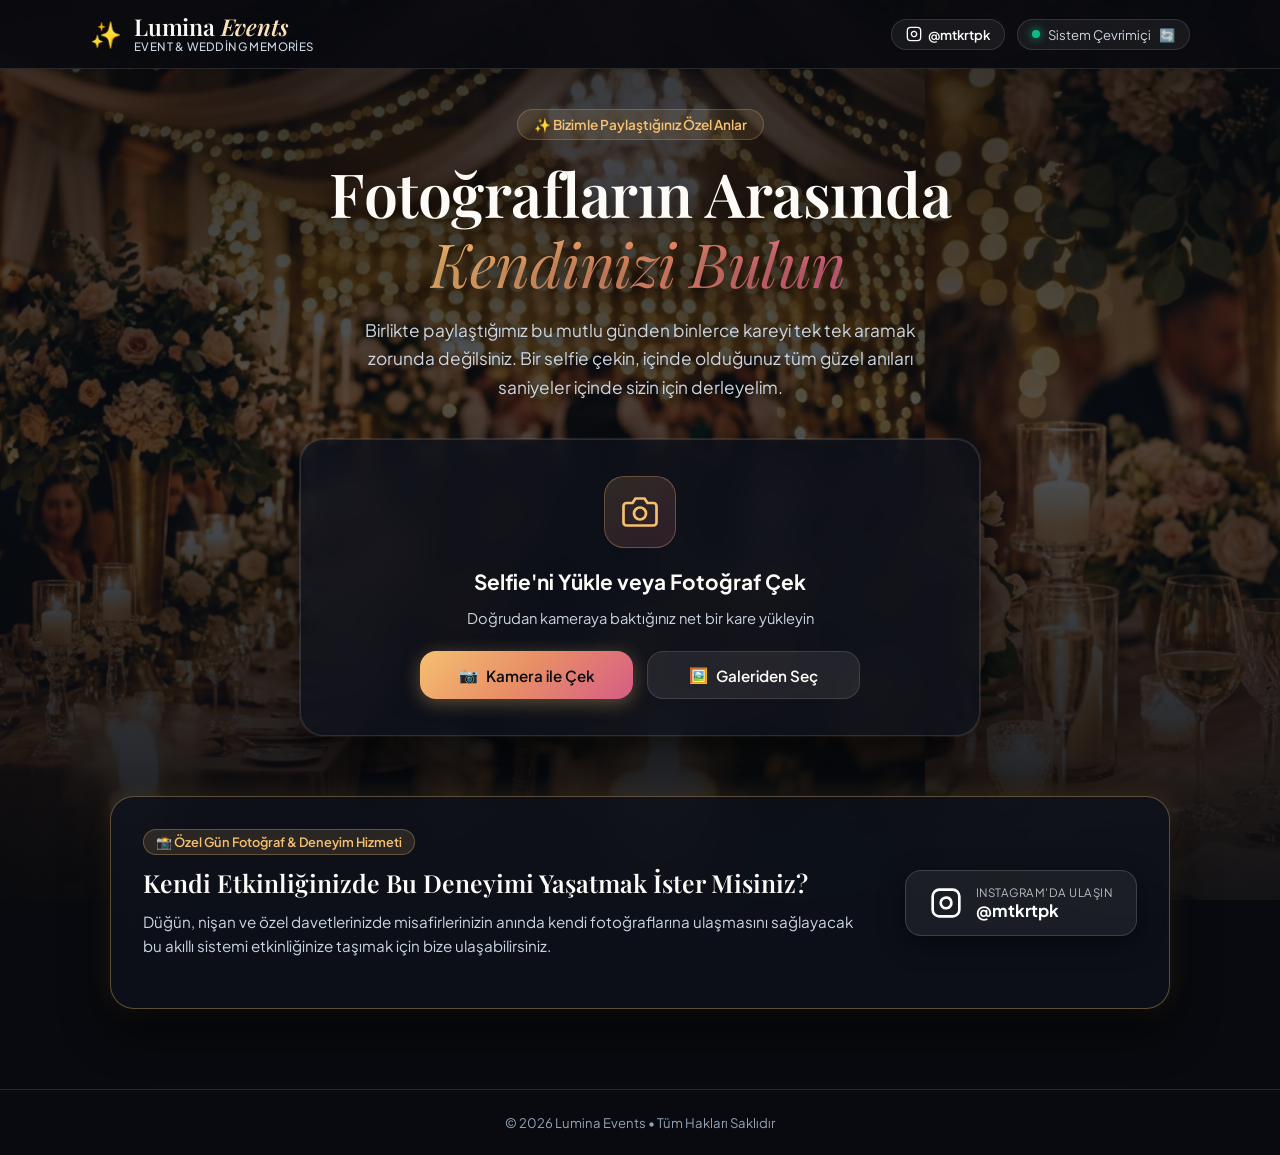
==== commit 710255bb: "fix: Ortadaki gereksiz durum kutucuğu kaldırıldı, sade ve lüks karşılama tasarımı korundu" ====
--- a/frontend/index.html
+++ b/frontend/index.html
@@ -12,7 +12,7 @@
   <link href="https://fonts.googleapis.com/css2?family=Playfair+Display:ital,wght@0,500;0,600;0,700;1,400;1,600&family=Plus+Jakarta+Sans:wght@400;500;600;700&display=swap" rel="stylesheet">
   
   <!-- CSS Versiyonlu (Önbellek Engelleme) -->
-  <link rel="stylesheet" href="style.css?v=4.0">
+  <link rel="stylesheet" href="style.css?v=4.1">
 </head>
 <body>
   <!-- Sabit Düğün Arka Planı Katmanı -->
@@ -41,7 +41,7 @@
         <!-- Header Rozeti (Kompakt ve Tıklanabilir) -->
         <button type="button" class="stats-badge" id="btnSyncAlbum" title="Tıkla: Fotoğrafları Yenile">
           <span class="pulse-dot" id="syncPulse"></span>
-          <span id="statsText">6 Fotoğraf Hazır</span>
+          <span id="statsText">Albüm Hazırlanıyor...</span>
           <span class="sync-icon" id="syncIconHeader">🔄</span>
         </button>
       </div>
@@ -62,19 +62,6 @@
         Birlikte paylaştığımız bu mutlu günden binlerce kareyi tek tek aramak zorunda değilsiniz. Bir selfie çekin, içinde olduğunuz tüm güzel anıları saniyeler içinde sizin için derleyelim.
       </p>
 
-      <!-- Fotoğrafların / Yüklemenin Hemen Üstündeki Güncelleme Barı -->
-      <div class="album-status-bar" id="albumStatusBar">
-        <div class="status-bar-info">
-          <span class="pulse-dot"></span>
-          <span class="status-bar-text" id="statusBarText">Albümde <strong>6 Fotoğraf</strong> hazır</span>
-          <span class="status-auto-label" id="statusAutoLabel">⏱️ 30 dk'da bir otomatik</span>
-        </div>
-        <button type="button" class="btn-sync-action" id="btnSyncHero" title="Yeni fotoğrafları hemen kontrol et">
-          <span class="sync-icon" id="syncIconHero">🔄</span>
-          <span class="btn-sync-text" id="syncHeroText">Fotoğrafları Güncelle</span>
-        </button>
-      </div>
-
       <!-- Yükleme Kartı -->
       <div class="upload-card" id="uploadCard">
         <input type="file" id="cameraInput" accept="image/*" capture="user" class="hidden-input">
@@ -226,6 +213,6 @@
     <p>© 2026 Lumina Events • Tüm Hakları Saklıdır</p>
   </footer>
 
-  <script src="app.js?v=4.0"></script>
+  <script src="app.js?v=4.1"></script>
 </body>
 </html>
--- a/frontend/style.css
+++ b/frontend/style.css
@@ -363,61 +363,6 @@
   margin-left: auto;
   margin-right: auto;
   text-shadow: 0 2px 10px rgba(0, 0, 0, 0.7);
-}
-
-/* ==========================================================================
-   Albüm Durum & Güncelleme Çubuğu (Fotoğrafların / Yüklemenin Üstünde)
-   ========================================================================== */
-.album-status-bar {
-  display: flex;
-  align-items: center;
-  justify-content: space-between;
-  background: rgba(14, 18, 28, 0.72);
-  border: 1px solid var(--border-glass);
-  border-radius: var(--radius-md);
-  padding: 12px 18px;
-  margin-bottom: 24px;
-  backdrop-filter: blur(16px);
-  -webkit-backdrop-filter: blur(16px);
-  box-shadow: 0 10px 30px rgba(0, 0, 0, 0.4);
-  gap: 14px;
-  flex-wrap: wrap;
-  transition: all 0.3s ease;
-}
-
-.album-status-bar:hover {
-  border-color: rgba(245, 192, 112, 0.35);
-  box-shadow: 0 12px 35px rgba(0, 0, 0, 0.5), 0 0 20px rgba(245, 192, 112, 0.12);
-}
-
-.status-bar-info {
-  display: flex;
-  align-items: center;
-  gap: 10px;
-  flex-wrap: wrap;
-}
-
-.status-bar-text {
-  font-size: 0.92rem;
-  color: var(--text-main);
-  font-weight: 500;
-}
-
-.status-bar-text strong {
-  color: var(--accent-gold);
-  font-weight: 700;
-}
-
-.status-auto-label {
-  display: inline-flex;
-  align-items: center;
-  background: rgba(255, 255, 255, 0.06);
-  border: 1px solid rgba(255, 255, 255, 0.1);
-  padding: 3px 10px;
-  border-radius: 20px;
-  font-size: 0.76rem;
-  color: var(--text-dim);
-  font-weight: 500;
 }
 
 /* ==========================================================================
@@ -1230,26 +1175,6 @@
     font-size: 0.92rem;
     margin-bottom: 26px;
   }
-  .album-status-bar {
-    flex-direction: column;
-    align-items: stretch;
-    padding: 12px 14px;
-    gap: 10px;
-    margin-bottom: 20px;
-  }
-  .status-bar-info {
-    justify-content: space-between;
-    width: 100%;
-  }
-  .status-bar-text {
-    font-size: 0.84rem;
-  }
-  .album-status-bar .btn-sync-action {
-    width: 100%;
-    justify-content: center;
-    padding: 10px 14px;
-    font-size: 0.85rem;
-  }
   .upload-card {
     padding: 24px 16px;
   }
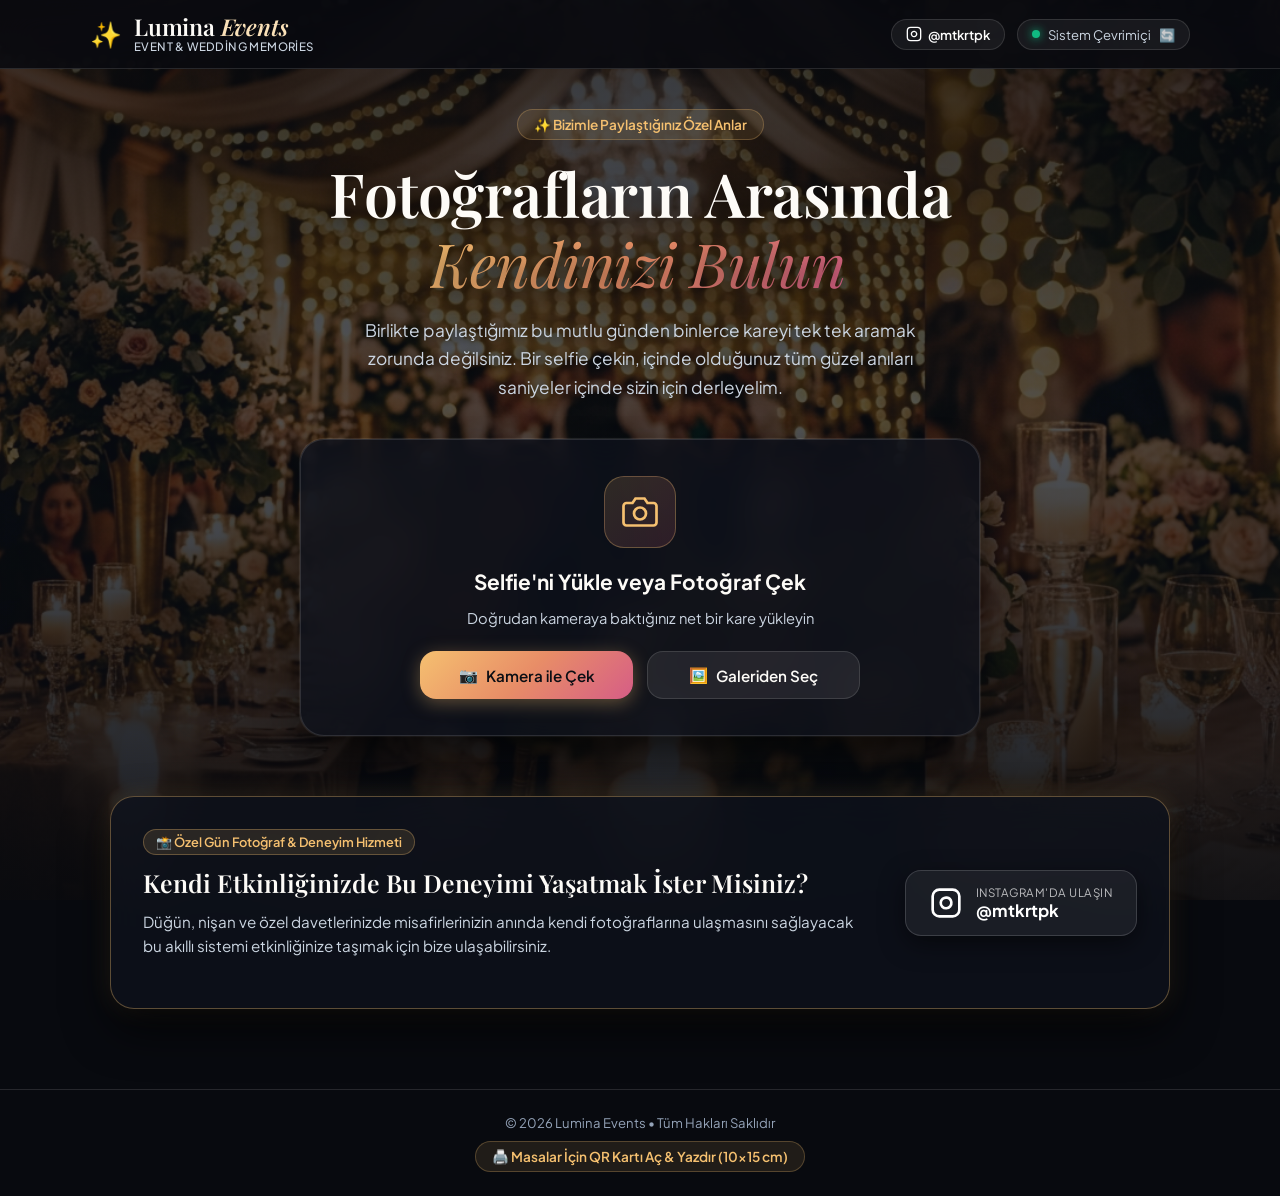
==== commit 3c3db8ea: "feat: Yüklenen QR kod için lüks masa kartı tasarımı (Koyu ve Açık temalı, yazdırılabilir)" ====
--- a/frontend/index.html
+++ b/frontend/index.html
@@ -211,6 +211,11 @@
   <!-- Alt Bilgi / Footer -->
   <footer class="footer">
     <p>© 2026 Lumina Events • Tüm Hakları Saklıdır</p>
+    <p style="margin-top: 10px;">
+      <a href="table_card.html" target="_blank" style="color: var(--accent-gold); text-decoration: none; font-size: 0.85rem; font-weight: 600; display: inline-flex; align-items: center; gap: 6px; padding: 6px 16px; background: rgba(245, 192, 112, 0.1); border: 1px solid rgba(245, 192, 112, 0.25); border-radius: 50px;">
+        🖨️ Masalar İçin QR Kartı Aç & Yazdır (10x15 cm)
+      </a>
+    </p>
   </footer>
 
   <script src="app.js?v=4.1"></script>
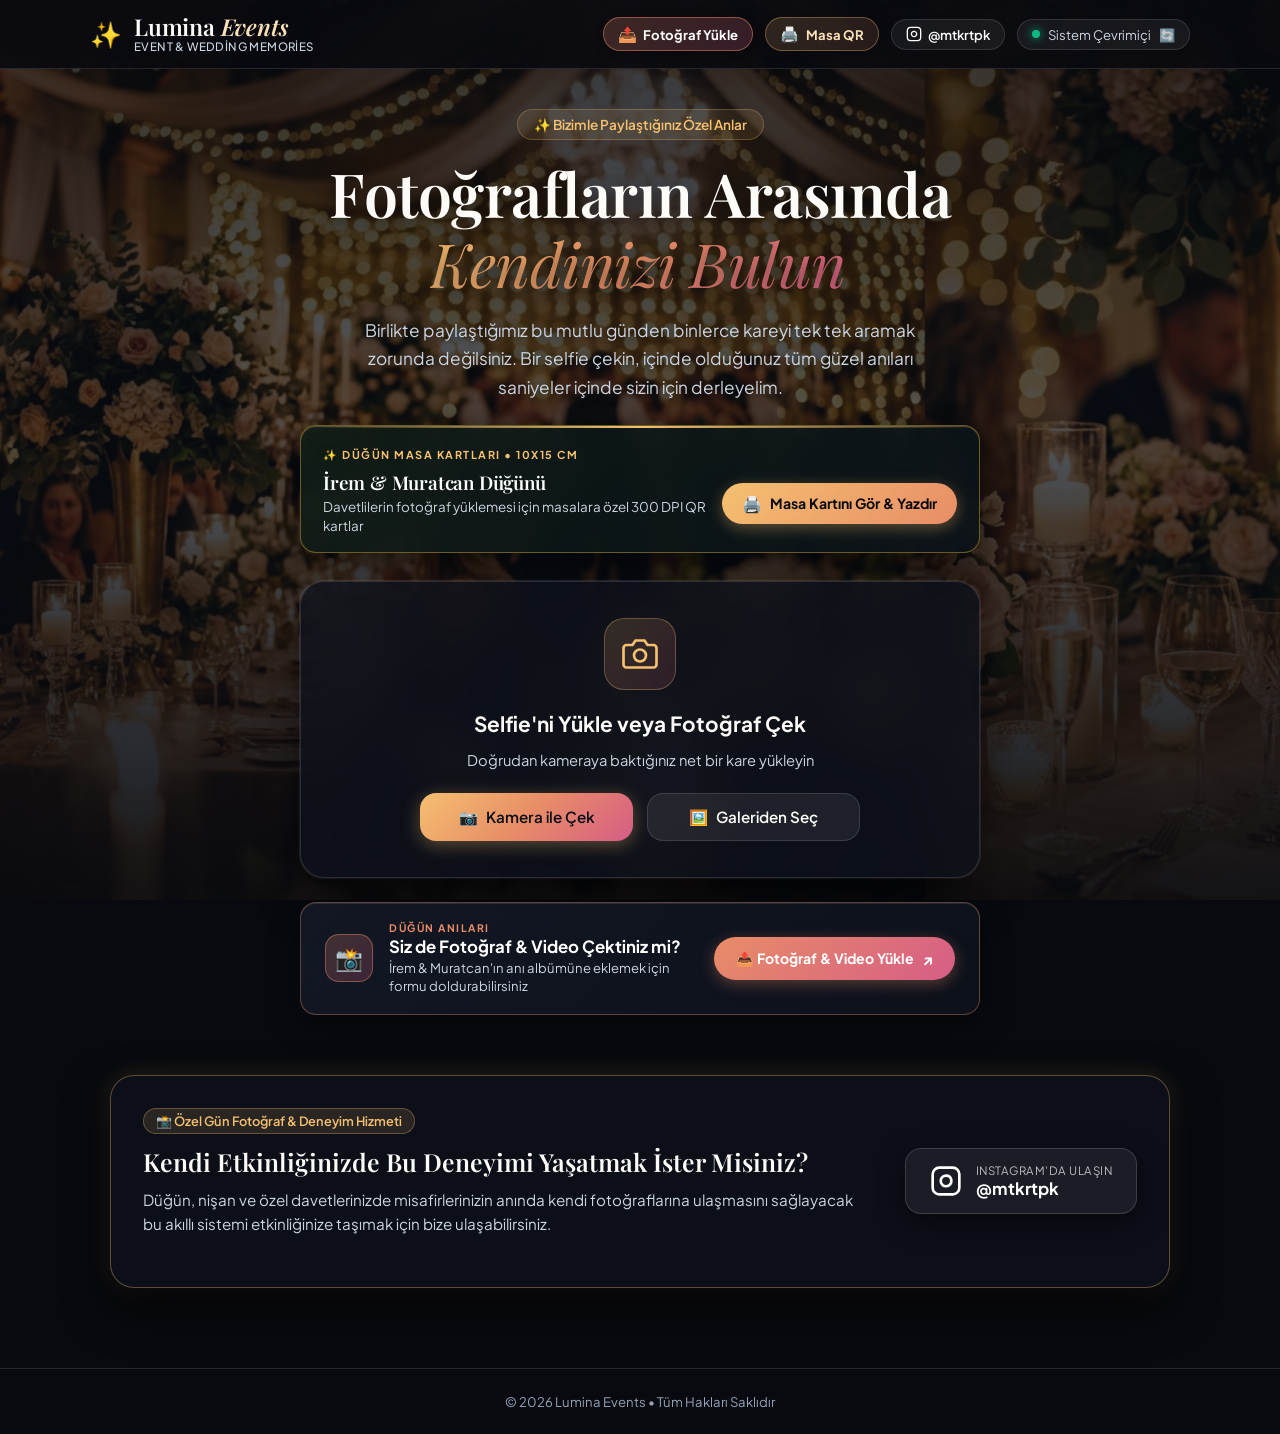
==== commit 90ed4188: "feat: Cloudflare/HuggingFace hazır Dockerfile, Google Form entegrasyonu ve lüks QR kartları" ====
--- a/frontend/index.html
+++ b/frontend/index.html
@@ -29,6 +29,18 @@
         </div>
       </div>
       <div class="header-right">
+        <!-- Google Form Fotoğraf Yükleme Butonu (Üst Bar) -->
+        <a href="https://docs.google.com/forms/d/e/1FAIpQLSfplJA-jJefHc76erBeZG4E4BX_pmd5ebdmBx3UJvHSbUsM7w/viewform" target="_blank" rel="noopener noreferrer" class="header-upload-btn" title="İrem & Muratcan İçin Fotoğraf / Video Yükle">
+          <span class="upload-btn-icon">📤</span>
+          <span class="upload-btn-text">Fotoğraf Yükle</span>
+        </a>
+
+        <!-- Masa QR Kartı Butonu (Üst Bar) -->
+        <button type="button" class="header-qr-btn" id="btnHeaderQr" title="Masalar İçin QR Kartını Görüntüle ve Yazdır">
+          <span class="qr-btn-icon">🖨️</span>
+          <span class="qr-btn-text">Masa QR</span>
+        </button>
+
         <a href="https://instagram.com/mtkrtpk" target="_blank" rel="noopener noreferrer" class="header-instagram-btn" title="Instagram: @mtkrtpk">
           <svg class="header-instagram-icon" viewBox="0 0 24 24" fill="none" stroke="currentColor" stroke-width="2">
             <rect x="2" y="2" width="20" height="20" rx="5" ry="5"></rect>
@@ -62,6 +74,21 @@
         Birlikte paylaştığımız bu mutlu günden binlerce kareyi tek tek aramak zorunda değilsiniz. Bir selfie çekin, içinde olduğunuz tüm güzel anıları saniyeler içinde sizin için derleyelim.
       </p>
 
+      <!-- Masa QR Kartı Hızlı Erişim Bannerı -->
+      <div class="hero-qr-card">
+        <div class="hero-qr-badge">✨ DÜĞÜN MASA KARTLARI • 10x15 CM</div>
+        <div class="hero-qr-inner">
+          <div class="hero-qr-info">
+            <span class="hero-qr-names">İrem & Muratcan Düğünü</span>
+            <span class="hero-qr-desc">Davetlilerin fotoğraf yüklemesi için masalara özel 300 DPI QR kartlar</span>
+          </div>
+          <button type="button" class="btn-hero-qr" id="btnHeroQr">
+            <span class="btn-hero-qr-icon">🖨️</span>
+            <span>Masa Kartını Gör & Yazdır</span>
+          </button>
+        </div>
+      </div>
+
       <!-- Yükleme Kartı -->
       <div class="upload-card" id="uploadCard">
         <input type="file" id="cameraInput" accept="image/*" capture="user" class="hidden-input">
@@ -100,6 +127,24 @@
           </div>
           <button type="button" class="btn btn-ghost" id="btnCancelScan">Farklı Fotoğraf Seç</button>
         </div>
+      </div>
+
+      <!-- Davetliler İçin Fotoğraf & Video Yükleme Kartı (Google Form) -->
+      <div class="guest-upload-banner">
+        <div class="guest-upload-left">
+          <div class="guest-upload-icon-circle">
+            <span>📸</span>
+          </div>
+          <div class="guest-upload-texts">
+            <span class="guest-upload-tag">DÜĞÜN ANILARI</span>
+            <strong class="guest-upload-title">Siz de Fotoğraf & Video Çektiniz mi?</strong>
+            <p class="guest-upload-desc">İrem & Muratcan'ın anı albümüne eklemek için formu doldurabilirsiniz</p>
+          </div>
+        </div>
+        <a href="https://docs.google.com/forms/d/e/1FAIpQLSfplJA-jJefHc76erBeZG4E4BX_pmd5ebdmBx3UJvHSbUsM7w/viewform" target="_blank" rel="noopener noreferrer" class="btn-guest-upload">
+          <span>📤 Fotoğraf & Video Yükle</span>
+          <span class="upload-arrow">↗</span>
+        </a>
       </div>
     </section>
 
@@ -205,19 +250,75 @@
     </div>
   </div>
 
+  <!-- Masa QR Kartı Modalı (Lüks Önizleme & Baskı) -->
+  <div class="qr-modal hidden" id="qrModal">
+    <div class="qr-modal-backdrop" id="qrModalBackdrop"></div>
+    <div class="qr-modal-container">
+      <div class="qr-modal-header">
+        <div class="qr-modal-titles">
+          <span class="qr-modal-tag">✨ BASKIYA HAZIR MASA KARTI (10x15 CM)</span>
+          <h2 class="qr-modal-title">İrem & Muratcan Düğünü</h2>
+          <p class="qr-modal-desc">Davetliler masadaki QR kodu okutarak anında fotoğraf ve video yükler</p>
+        </div>
+        <button type="button" class="qr-modal-close" id="btnCloseQrModal" aria-label="Kapat">&times;</button>
+      </div>
+
+      <!-- Tema Seçici Sekmeler -->
+      <div class="qr-theme-nav">
+        <button type="button" class="qr-theme-tab active" data-theme="zumrut">
+          <span class="theme-color-dot dot-emerald"></span>
+          <span class="theme-tab-name">Zümrüt & Altın</span>
+          <span class="theme-badge-fav">En Çok Beğenilen</span>
+        </button>
+        <button type="button" class="qr-theme-tab" data-theme="krem">
+          <span class="theme-color-dot dot-cream"></span>
+          <span class="theme-tab-name">Fildişi & Krem</span>
+        </button>
+        <button type="button" class="qr-theme-tab" data-theme="koyu">
+          <span class="theme-color-dot dot-dark"></span>
+          <span class="theme-tab-name">Asil Gece & Altın</span>
+        </button>
+      </div>
+
+      <!-- Kart Önizleme Alanı -->
+      <div class="qr-modal-preview">
+        <div class="qr-card-shadow-box">
+          <img id="qrModalCardImg" src="assets/irem_muratcan_masa_karti_zumrut_web.png" alt="İrem & Muratcan Masa QR Kartı Önizleme">
+          <div class="qr-spec-tag">10x15 cm • 300 DPI Ultra HD</div>
+        </div>
+      </div>
+
+      <!-- Aksiyon Butonları -->
+      <div class="qr-modal-actions">
+        <a id="btnQrPrintView" href="table_card.html" target="_blank" class="btn-qr-action-primary">
+          <span>🖨️ Yazdır / Baskı Sayfası</span>
+        </a>
+        <a id="btnQrDownloadPdf" href="assets/irem_muratcan_masa_karti_zumrut.pdf" download="Irem_Muratcan_Masa_Karti_Zumrut_Yesil.pdf" class="btn-qr-action-gold">
+          <span>⬇️ PDF İndir (Baskıya Hazır)</span>
+        </a>
+        <a id="btnQrDownloadPng" href="assets/irem_muratcan_masa_karti_zumrut.png" download="Irem_Muratcan_Masa_Karti_Zumrut_Yesil.png" class="btn-qr-action-secondary">
+          <span>🖼️ Orijinal PNG İndir</span>
+        </a>
+        <a href="https://docs.google.com/forms/d/e/1FAIpQLSfplJA-jJefHc76erBeZG4E4BX_pmd5ebdmBx3UJvHSbUsM7w/viewform" target="_blank" rel="noopener noreferrer" class="btn-qr-action-form">
+          <span>📋 Google Yükleme Formunu Aç / Test Et ↗</span>
+        </a>
+      </div>
+
+      <div class="qr-modal-footer">
+        <span>📸 Fotoğraf Deneyimi: <strong>@mtkrtpk</strong></span>
+        <span>• Masalara yerleştirmek için 10x15 cm dikey pleksi/ahşap çerçeve kullanabilirsiniz.</span>
+      </div>
+    </div>
+  </div>
+
   <!-- Toast Bildirimi -->
   <div class="toast hidden" id="toast"></div>
 
   <!-- Alt Bilgi / Footer -->
   <footer class="footer">
     <p>© 2026 Lumina Events • Tüm Hakları Saklıdır</p>
-    <p style="margin-top: 10px;">
-      <a href="table_card.html" target="_blank" style="color: var(--accent-gold); text-decoration: none; font-size: 0.85rem; font-weight: 600; display: inline-flex; align-items: center; gap: 6px; padding: 6px 16px; background: rgba(245, 192, 112, 0.1); border: 1px solid rgba(245, 192, 112, 0.25); border-radius: 50px;">
-        🖨️ Masalar İçin QR Kartı Aç & Yazdır (10x15 cm)
-      </a>
-    </p>
   </footer>
 
-  <script src="app.js?v=4.1"></script>
+  <script src="app.js?v=4.2"></script>
 </body>
 </html>
--- a/frontend/style.css
+++ b/frontend/style.css
@@ -221,6 +221,75 @@
   box-shadow: 0 0 15px rgba(16, 185, 129, 0.3) !important;
 }
 
+/* Header Google Form Fotoğraf Yükleme Butonu */
+.header-upload-btn {
+  display: inline-flex;
+  align-items: center;
+  gap: 6px;
+  background: linear-gradient(135deg, rgba(232, 141, 103, 0.22) 0%, rgba(214, 93, 134, 0.22) 100%);
+  border: 1px solid rgba(232, 141, 103, 0.5);
+  padding: 6px 14px;
+  border-radius: 50px;
+  color: #fff;
+  font-size: 0.82rem;
+  font-weight: 700;
+  text-decoration: none;
+  font-family: inherit;
+  transition: all 0.25s cubic-bezier(0.16, 1, 0.3, 1);
+  box-shadow: 0 2px 10px rgba(0, 0, 0, 0.25);
+  white-space: nowrap;
+}
+
+.header-upload-btn:hover {
+  background: linear-gradient(135deg, #e88d67 0%, #d65d86 100%);
+  color: #fff;
+  border-color: transparent;
+  transform: translateY(-2px);
+  box-shadow: 0 4px 18px rgba(232, 141, 103, 0.45);
+}
+
+.header-upload-btn:active {
+  transform: scale(0.96);
+}
+
+.upload-btn-icon {
+  font-size: 0.95rem;
+}
+
+/* Header Masa QR Kartı Butonu */
+.header-qr-btn {
+  display: inline-flex;
+  align-items: center;
+  gap: 7px;
+  background: linear-gradient(135deg, rgba(245, 192, 112, 0.16) 0%, rgba(232, 141, 103, 0.12) 100%);
+  border: 1px solid var(--border-gold);
+  padding: 6px 14px;
+  border-radius: 50px;
+  color: var(--accent-champagne);
+  font-size: 0.82rem;
+  font-weight: 700;
+  cursor: pointer;
+  font-family: inherit;
+  transition: all 0.25s cubic-bezier(0.16, 1, 0.3, 1);
+  box-shadow: 0 2px 10px rgba(0, 0, 0, 0.2);
+}
+
+.header-qr-btn:hover {
+  background: linear-gradient(135deg, #f5c070 0%, #e88d67 100%);
+  color: #080a0f;
+  border-color: transparent;
+  transform: translateY(-2px);
+  box-shadow: 0 4px 18px rgba(245, 192, 112, 0.35);
+}
+
+.header-qr-btn:active {
+  transform: scale(0.96);
+}
+
+.qr-btn-icon {
+  font-size: 0.95rem;
+}
+
 .header-instagram-btn {
   display: inline-flex;
   align-items: center;
@@ -358,11 +427,115 @@
   font-size: 1.08rem;
   color: var(--text-muted);
   line-height: 1.65;
-  margin-bottom: 38px;
+  margin-bottom: 24px;
   max-width: 580px;
   margin-left: auto;
   margin-right: auto;
   text-shadow: 0 2px 10px rgba(0, 0, 0, 0.7);
+}
+
+/* ==========================================================================
+   Hero Masa QR Kartı Bannerı
+   ========================================================================== */
+.hero-qr-card {
+  background: linear-gradient(135deg, rgba(14, 28, 22, 0.88) 0%, rgba(10, 18, 25, 0.88) 100%);
+  border: 1px solid rgba(212, 175, 55, 0.45);
+  border-radius: var(--radius-md);
+  padding: 16px 22px;
+  margin-bottom: 28px;
+  backdrop-filter: blur(16px);
+  -webkit-backdrop-filter: blur(16px);
+  box-shadow: 0 10px 30px rgba(0, 0, 0, 0.45), inset 0 1px 0 rgba(245, 192, 112, 0.25);
+  text-align: left;
+  transition: all 0.3s ease;
+  position: relative;
+  overflow: hidden;
+}
+
+.hero-qr-card:hover {
+  border-color: rgba(245, 192, 112, 0.7);
+  box-shadow: 0 14px 35px rgba(0, 0, 0, 0.55), 0 0 25px rgba(245, 192, 112, 0.2);
+}
+
+.hero-qr-card::before {
+  content: "";
+  position: absolute;
+  top: 0;
+  left: 0;
+  right: 0;
+  height: 2px;
+  background: linear-gradient(90deg, transparent, var(--accent-gold), transparent);
+}
+
+.hero-qr-badge {
+  display: inline-block;
+  font-size: 0.68rem;
+  font-weight: 700;
+  letter-spacing: 1.5px;
+  text-transform: uppercase;
+  color: var(--accent-gold);
+  margin-bottom: 8px;
+}
+
+.hero-qr-inner {
+  display: flex;
+  align-items: center;
+  justify-content: space-between;
+  gap: 16px;
+  flex-wrap: wrap;
+}
+
+.hero-qr-info {
+  display: flex;
+  flex-direction: column;
+  gap: 3px;
+  flex: 1;
+  min-width: 240px;
+}
+
+.hero-qr-names {
+  font-family: var(--font-serif);
+  font-size: 1.18rem;
+  font-weight: 600;
+  color: #fff;
+  letter-spacing: -0.2px;
+}
+
+.hero-qr-desc {
+  font-size: 0.84rem;
+  color: #cbd5e1;
+  line-height: 1.4;
+}
+
+.btn-hero-qr {
+  display: inline-flex;
+  align-items: center;
+  gap: 8px;
+  background: linear-gradient(135deg, #f5c070 0%, #e88d67 100%);
+  color: #080a0f;
+  font-family: inherit;
+  font-size: 0.88rem;
+  font-weight: 700;
+  padding: 10px 20px;
+  border-radius: 50px;
+  border: none;
+  cursor: pointer;
+  white-space: nowrap;
+  box-shadow: 0 4px 15px rgba(245, 192, 112, 0.35);
+  transition: all 0.25s cubic-bezier(0.16, 1, 0.3, 1);
+}
+
+.btn-hero-qr:hover {
+  transform: translateY(-2px);
+  box-shadow: 0 6px 22px rgba(245, 192, 112, 0.5);
+}
+
+.btn-hero-qr:active {
+  transform: scale(0.97);
+}
+
+.btn-hero-qr-icon {
+  font-size: 1rem;
 }
 
 /* ==========================================================================
@@ -578,6 +751,110 @@
 
 @keyframes spin {
   to { transform: rotate(360deg); }
+}
+
+/* ==========================================================================
+   Davetliler İçin Fotoğraf & Video Yükleme Bannerı (Google Form)
+   ========================================================================== */
+.guest-upload-banner {
+  margin-top: 24px;
+  background: linear-gradient(135deg, rgba(22, 28, 42, 0.78) 0%, rgba(14, 18, 28, 0.88) 100%);
+  border: 1px solid rgba(232, 141, 103, 0.38);
+  border-radius: var(--radius-md);
+  padding: 18px 24px;
+  display: flex;
+  align-items: center;
+  justify-content: space-between;
+  gap: 18px;
+  flex-wrap: wrap;
+  backdrop-filter: blur(16px);
+  -webkit-backdrop-filter: blur(16px);
+  box-shadow: 0 10px 30px rgba(0, 0, 0, 0.4), inset 0 1px 0 rgba(255, 255, 255, 0.1);
+  transition: all 0.3s ease;
+  text-align: left;
+}
+
+.guest-upload-banner:hover {
+  border-color: rgba(232, 141, 103, 0.65);
+  box-shadow: 0 14px 35px rgba(0, 0, 0, 0.5), 0 0 20px rgba(232, 141, 103, 0.15);
+}
+
+.guest-upload-left {
+  display: flex;
+  align-items: center;
+  gap: 16px;
+  flex: 1;
+  min-width: 260px;
+}
+
+.guest-upload-icon-circle {
+  width: 48px;
+  height: 48px;
+  border-radius: 14px;
+  background: linear-gradient(135deg, rgba(232, 141, 103, 0.22) 0%, rgba(214, 93, 134, 0.22) 100%);
+  border: 1px solid rgba(232, 141, 103, 0.45);
+  display: flex;
+  align-items: center;
+  justify-content: center;
+  font-size: 1.4rem;
+  flex-shrink: 0;
+}
+
+.guest-upload-texts {
+  display: flex;
+  flex-direction: column;
+  gap: 2px;
+}
+
+.guest-upload-tag {
+  font-size: 0.65rem;
+  font-weight: 700;
+  letter-spacing: 1.5px;
+  text-transform: uppercase;
+  color: var(--accent-warm);
+}
+
+.guest-upload-title {
+  font-family: var(--font-display);
+  font-size: 1.05rem;
+  font-weight: 700;
+  color: #fff;
+}
+
+.guest-upload-desc {
+  font-size: 0.82rem;
+  color: var(--text-muted);
+  line-height: 1.4;
+}
+
+.btn-guest-upload {
+  display: inline-flex;
+  align-items: center;
+  gap: 8px;
+  background: linear-gradient(135deg, #e88d67 0%, #d65d86 100%);
+  color: #fff;
+  text-decoration: none;
+  font-family: inherit;
+  font-size: 0.88rem;
+  font-weight: 700;
+  padding: 11px 22px;
+  border-radius: 50px;
+  box-shadow: 0 4px 15px rgba(232, 141, 103, 0.35);
+  transition: all 0.25s cubic-bezier(0.16, 1, 0.3, 1);
+  white-space: nowrap;
+}
+
+.btn-guest-upload:hover {
+  transform: translateY(-2px);
+  box-shadow: 0 6px 22px rgba(232, 141, 103, 0.55);
+}
+
+.btn-guest-upload:active {
+  transform: scale(0.97);
+}
+
+.upload-arrow {
+  font-size: 1rem;
 }
 
 /* ==========================================================================
@@ -1119,6 +1396,326 @@
 }
 
 /* ==========================================================================
+   Masa QR Kartı Modalı (Lüks Önizleme & Baskı)
+   ========================================================================== */
+.qr-modal {
+  position: fixed;
+  inset: 0;
+  z-index: 120;
+  display: flex;
+  align-items: center;
+  justify-content: center;
+  padding: 20px;
+}
+
+.qr-modal-backdrop {
+  position: absolute;
+  inset: 0;
+  background: rgba(4, 6, 10, 0.85);
+  backdrop-filter: blur(14px);
+  -webkit-backdrop-filter: blur(14px);
+}
+
+.qr-modal-container {
+  position: relative;
+  z-index: 2;
+  width: 100%;
+  max-width: 540px;
+  max-height: 90vh;
+  overflow-y: auto;
+  background: linear-gradient(165deg, rgba(16, 22, 35, 0.98) 0%, rgba(8, 11, 18, 0.98) 100%);
+  border: 1px solid rgba(212, 175, 55, 0.45);
+  border-radius: 24px;
+  padding: 26px 28px;
+  box-shadow: 0 30px 80px rgba(0, 0, 0, 0.85), 0 0 40px rgba(245, 192, 112, 0.15);
+  animation: modalPopIn 0.3s cubic-bezier(0.16, 1, 0.3, 1);
+}
+
+@keyframes modalPopIn {
+  from {
+    opacity: 0;
+    transform: scale(0.92) translateY(16px);
+  }
+  to {
+    opacity: 1;
+    transform: scale(1) translateY(0);
+  }
+}
+
+.qr-modal-header {
+  display: flex;
+  align-items: flex-start;
+  justify-content: space-between;
+  gap: 16px;
+  margin-bottom: 18px;
+}
+
+.qr-modal-tag {
+  display: inline-block;
+  font-size: 0.68rem;
+  font-weight: 700;
+  letter-spacing: 1.5px;
+  color: var(--accent-gold);
+  margin-bottom: 4px;
+}
+
+.qr-modal-title {
+  font-family: var(--font-serif);
+  font-size: 1.6rem;
+  font-weight: 600;
+  color: #fff;
+  line-height: 1.2;
+}
+
+.qr-modal-desc {
+  font-size: 0.82rem;
+  color: var(--text-muted);
+  margin-top: 4px;
+}
+
+.qr-modal-close {
+  background: rgba(255, 255, 255, 0.08);
+  border: 1px solid rgba(255, 255, 255, 0.12);
+  color: #fff;
+  font-size: 1.6rem;
+  line-height: 1;
+  width: 36px;
+  height: 36px;
+  border-radius: 50%;
+  cursor: pointer;
+  display: flex;
+  align-items: center;
+  justify-content: center;
+  transition: all 0.2s;
+  flex-shrink: 0;
+}
+
+.qr-modal-close:hover {
+  background: rgba(255, 255, 255, 0.2);
+  transform: rotate(90deg);
+}
+
+/* Tema Seçici Sekmeler */
+.qr-theme-nav {
+  display: flex;
+  gap: 6px;
+  background: rgba(0, 0, 0, 0.4);
+  padding: 5px;
+  border-radius: 50px;
+  border: 1px solid rgba(255, 255, 255, 0.08);
+  margin-bottom: 18px;
+  overflow-x: auto;
+}
+
+.qr-theme-tab {
+  flex: 1;
+  display: inline-flex;
+  align-items: center;
+  justify-content: center;
+  gap: 7px;
+  background: transparent;
+  border: none;
+  color: var(--text-muted);
+  padding: 8px 12px;
+  border-radius: 50px;
+  font-family: inherit;
+  font-size: 0.82rem;
+  font-weight: 600;
+  cursor: pointer;
+  transition: all 0.25s ease;
+  white-space: nowrap;
+}
+
+.qr-theme-tab:hover {
+  color: #fff;
+}
+
+.qr-theme-tab.active {
+  background: linear-gradient(135deg, rgba(245, 192, 112, 0.22) 0%, rgba(232, 141, 103, 0.22) 100%);
+  color: var(--accent-gold);
+  border: 1px solid rgba(245, 192, 112, 0.45);
+  box-shadow: 0 2px 10px rgba(0, 0, 0, 0.3);
+}
+
+.theme-color-dot {
+  width: 10px;
+  height: 10px;
+  border-radius: 50%;
+  display: inline-block;
+  border: 1px solid rgba(255, 255, 255, 0.4);
+}
+
+.dot-emerald { background: #0c3823; border-color: #f5c070; }
+.dot-cream { background: #faf4e8; border-color: #c59b27; }
+.dot-dark { background: #0a0d16; border-color: #d4af37; }
+
+.theme-badge-fav {
+  font-size: 0.62rem;
+  background: rgba(245, 192, 112, 0.25);
+  color: var(--accent-gold);
+  padding: 2px 7px;
+  border-radius: 10px;
+  font-weight: 700;
+  letter-spacing: 0.3px;
+}
+
+/* Önizleme */
+.qr-modal-preview {
+  display: flex;
+  justify-content: center;
+  align-items: center;
+  margin-bottom: 20px;
+}
+
+.qr-card-shadow-box {
+  position: relative;
+  width: 100%;
+  max-width: 270px;
+  border-radius: 16px;
+  overflow: hidden;
+  box-shadow: 0 16px 40px rgba(0, 0, 0, 0.75), 0 0 0 1px rgba(245, 192, 112, 0.3);
+  background: #080a0f;
+  transition: transform 0.25s ease;
+}
+
+.qr-card-shadow-box:hover {
+  transform: translateY(-2px);
+  box-shadow: 0 20px 48px rgba(0, 0, 0, 0.85), 0 0 0 1px rgba(245, 192, 112, 0.5);
+}
+
+.qr-card-shadow-box img {
+  width: 100%;
+  height: auto;
+  display: block;
+  object-fit: contain;
+}
+
+.qr-spec-tag {
+  position: absolute;
+  bottom: 8px;
+  left: 50%;
+  transform: translateX(-50%);
+  background: rgba(8, 10, 15, 0.88);
+  backdrop-filter: blur(8px);
+  color: var(--accent-champagne);
+  border: 1px solid rgba(245, 192, 112, 0.35);
+  font-size: 0.68rem;
+  font-weight: 700;
+  padding: 3px 12px;
+  border-radius: 50px;
+  white-space: nowrap;
+  letter-spacing: 0.5px;
+}
+
+/* Aksiyon Butonları */
+.qr-modal-actions {
+  display: flex;
+  flex-direction: column;
+  gap: 9px;
+  margin-bottom: 16px;
+}
+
+.btn-qr-action-primary {
+  display: flex;
+  align-items: center;
+  justify-content: center;
+  gap: 8px;
+  background: linear-gradient(135deg, #f5c070 0%, #e88d67 100%);
+  color: #080a0f;
+  font-size: 0.94rem;
+  font-weight: 700;
+  padding: 12px 20px;
+  border-radius: var(--radius-md);
+  text-decoration: none;
+  box-shadow: 0 4px 18px rgba(245, 192, 112, 0.35);
+  transition: all 0.2s cubic-bezier(0.16, 1, 0.3, 1);
+}
+
+.btn-qr-action-primary:hover {
+  transform: translateY(-2px);
+  box-shadow: 0 6px 24px rgba(245, 192, 112, 0.5);
+}
+
+.btn-qr-action-gold {
+  display: flex;
+  align-items: center;
+  justify-content: center;
+  gap: 8px;
+  background: rgba(245, 192, 112, 0.12);
+  border: 1px solid var(--border-gold);
+  color: var(--accent-champagne);
+  font-size: 0.88rem;
+  font-weight: 600;
+  padding: 10px 18px;
+  border-radius: var(--radius-md);
+  text-decoration: none;
+  transition: all 0.2s ease;
+}
+
+.btn-qr-action-gold:hover {
+  background: rgba(245, 192, 112, 0.24);
+  color: #fff;
+  border-color: var(--accent-gold);
+  transform: translateY(-1px);
+}
+
+.btn-qr-action-secondary {
+  display: flex;
+  align-items: center;
+  justify-content: center;
+  gap: 8px;
+  background: transparent;
+  border: 1px solid var(--border-glass);
+  color: #cbd5e1;
+  font-size: 0.84rem;
+  font-weight: 500;
+  padding: 9px 16px;
+  border-radius: var(--radius-md);
+  text-decoration: none;
+  transition: all 0.2s ease;
+}
+
+.btn-qr-action-secondary:hover {
+  border-color: rgba(255, 255, 255, 0.3);
+  color: #fff;
+}
+
+.btn-qr-action-form {
+  display: flex;
+  align-items: center;
+  justify-content: center;
+  gap: 8px;
+  background: rgba(232, 141, 103, 0.12);
+  border: 1px solid rgba(232, 141, 103, 0.4);
+  color: #fca5a5;
+  font-size: 0.82rem;
+  font-weight: 600;
+  padding: 9px 16px;
+  border-radius: var(--radius-md);
+  text-decoration: none;
+  transition: all 0.2s ease;
+}
+
+.btn-qr-action-form:hover {
+  background: rgba(232, 141, 103, 0.22);
+  color: #fff;
+  border-color: rgba(232, 141, 103, 0.7);
+}
+
+.qr-modal-footer {
+  text-align: center;
+  font-size: 0.76rem;
+  color: var(--text-dim);
+  line-height: 1.5;
+  border-top: 1px solid rgba(255, 255, 255, 0.08);
+  padding-top: 12px;
+}
+
+.qr-modal-footer strong {
+  color: var(--accent-gold);
+}
+
+/* ==========================================================================
    Mobil Uyumluluk (Responsive)
    ========================================================================== */
 @media (max-width: 640px) {
@@ -1146,21 +1743,31 @@
     letter-spacing: 0.2px;
   }
   .header-right {
-    gap: 6px;
+    gap: 4px;
+  }
+  .header-upload-btn {
+    padding: 5px 8px;
+    font-size: 0.70rem;
+    gap: 3px;
+  }
+  .header-qr-btn {
+    padding: 5px 7px;
+    font-size: 0.70rem;
+    gap: 3px;
   }
   .header-instagram-btn {
-    padding: 5px 9px;
-    font-size: 0.74rem;
+    padding: 5px 7px;
+    font-size: 0.70rem;
+    gap: 3px;
+  }
+  .header-instagram-icon {
+    width: 12px;
+    height: 12px;
+  }
+  .stats-badge {
+    padding: 5px 7px;
+    font-size: 0.68rem;
     gap: 4px;
-  }
-  .header-instagram-icon {
-    width: 13px;
-    height: 13px;
-  }
-  .stats-badge {
-    padding: 5px 9px;
-    font-size: 0.72rem;
-    gap: 5px;
     white-space: nowrap;
   }
   .pulse-dot {
@@ -1173,10 +1780,33 @@
   }
   .hero-subtitle {
     font-size: 0.92rem;
-    margin-bottom: 26px;
+    margin-bottom: 20px;
+  }
+  .hero-qr-card {
+    padding: 14px 16px;
+    margin-bottom: 20px;
+  }
+  .hero-qr-inner {
+    flex-direction: column;
+    align-items: stretch;
+    gap: 12px;
+  }
+  .btn-hero-qr {
+    width: 100%;
+    justify-content: center;
   }
   .upload-card {
     padding: 24px 16px;
+  }
+  .guest-upload-banner {
+    padding: 16px 14px;
+    flex-direction: column;
+    align-items: stretch;
+    gap: 14px;
+  }
+  .btn-guest-upload {
+    width: 100%;
+    justify-content: center;
   }
   .action-buttons {
     flex-direction: column;
@@ -1210,4 +1840,20 @@
     width: 100%;
     justify-content: center;
   }
-}
+  .qr-modal-container {
+    padding: 20px 16px;
+    border-radius: 20px;
+    max-height: 94vh;
+  }
+  .qr-modal-title {
+    font-size: 1.3rem;
+  }
+  .qr-theme-tab {
+    padding: 6px 8px;
+    font-size: 0.74rem;
+  }
+  .qr-card-shadow-box {
+    max-width: 220px;
+  }
+}
+
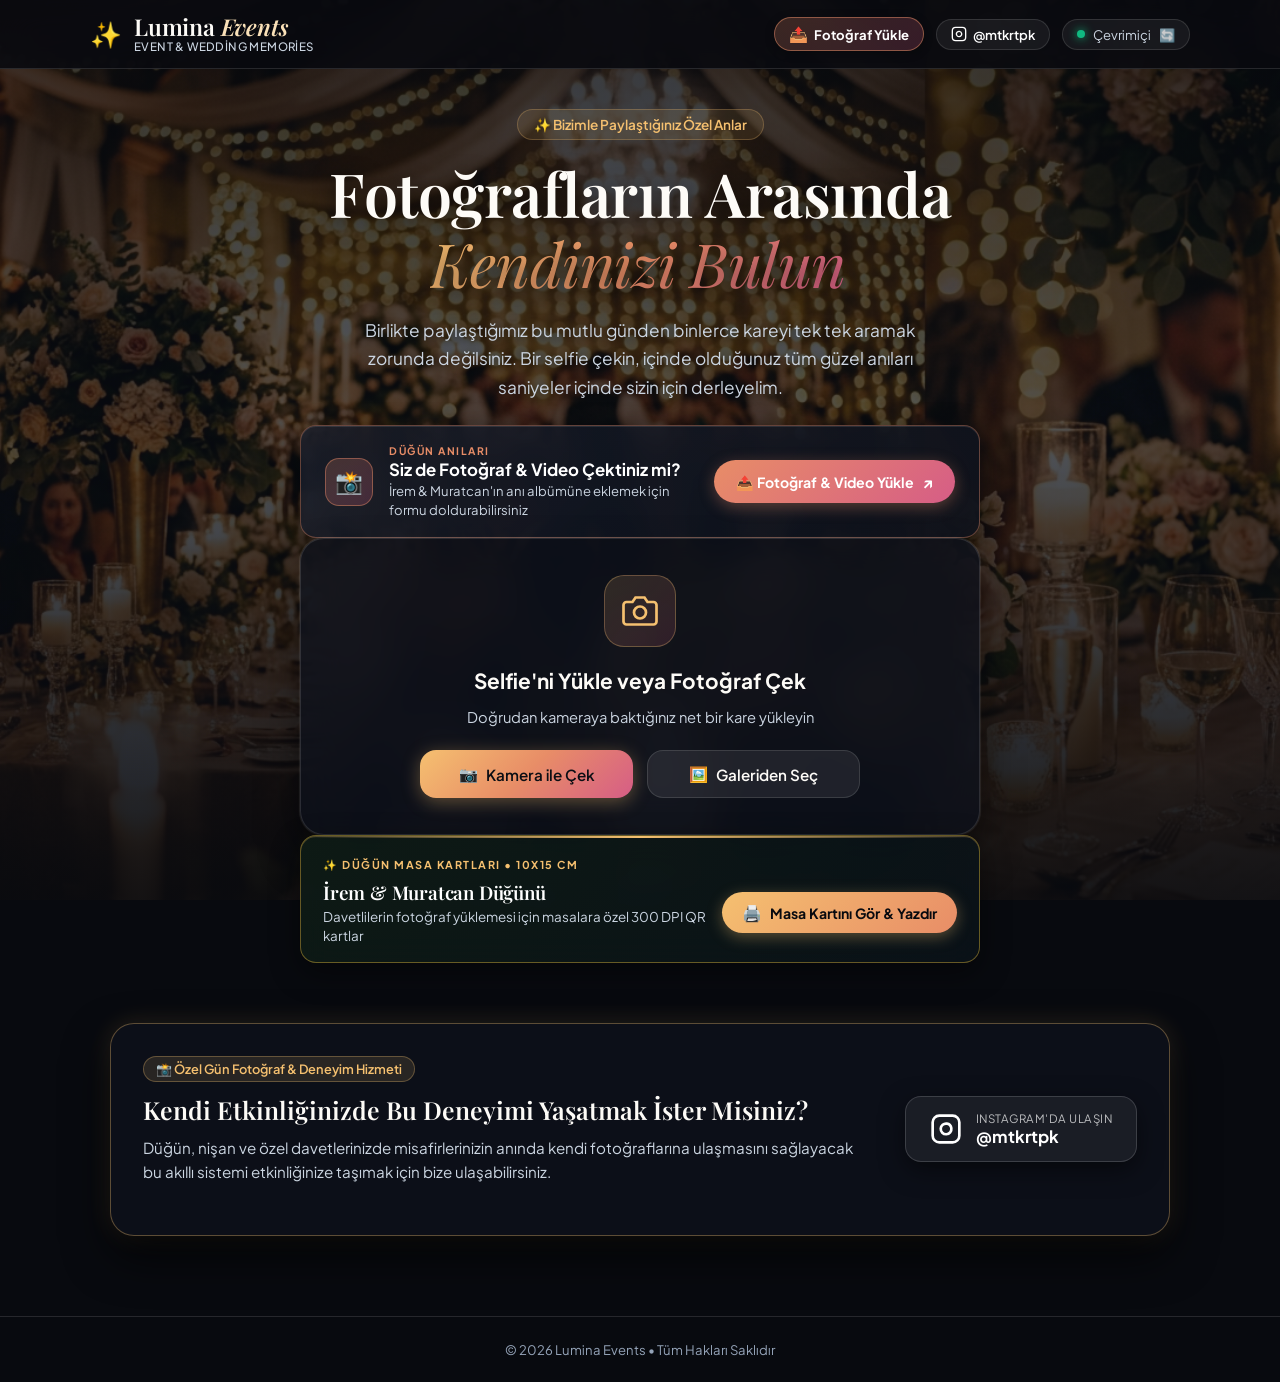
==== commit 493a780a: "fix: Mobil arayüz optimizasyonu, header taşma düzeltmesi ve kart sıralaması (Yükleme üstte, Masa QR " ====
--- a/frontend/index.html
+++ b/frontend/index.html
@@ -35,12 +35,6 @@
           <span class="upload-btn-text">Fotoğraf Yükle</span>
         </a>
 
-        <!-- Masa QR Kartı Butonu (Üst Bar) -->
-        <button type="button" class="header-qr-btn" id="btnHeaderQr" title="Masalar İçin QR Kartını Görüntüle ve Yazdır">
-          <span class="qr-btn-icon">🖨️</span>
-          <span class="qr-btn-text">Masa QR</span>
-        </button>
-
         <a href="https://instagram.com/mtkrtpk" target="_blank" rel="noopener noreferrer" class="header-instagram-btn" title="Instagram: @mtkrtpk">
           <svg class="header-instagram-icon" viewBox="0 0 24 24" fill="none" stroke="currentColor" stroke-width="2">
             <rect x="2" y="2" width="20" height="20" rx="5" ry="5"></rect>
@@ -53,7 +47,7 @@
         <!-- Header Rozeti (Kompakt ve Tıklanabilir) -->
         <button type="button" class="stats-badge" id="btnSyncAlbum" title="Tıkla: Fotoğrafları Yenile">
           <span class="pulse-dot" id="syncPulse"></span>
-          <span id="statsText">Albüm Hazırlanıyor...</span>
+          <span id="statsText">0 Fotoğraf</span>
           <span class="sync-icon" id="syncIconHeader">🔄</span>
         </button>
       </div>
@@ -74,22 +68,25 @@
         Birlikte paylaştığımız bu mutlu günden binlerce kareyi tek tek aramak zorunda değilsiniz. Bir selfie çekin, içinde olduğunuz tüm güzel anıları saniyeler içinde sizin için derleyelim.
       </p>
 
-      <!-- Masa QR Kartı Hızlı Erişim Bannerı -->
-      <div class="hero-qr-card">
-        <div class="hero-qr-badge">✨ DÜĞÜN MASA KARTLARI • 10x15 CM</div>
-        <div class="hero-qr-inner">
-          <div class="hero-qr-info">
-            <span class="hero-qr-names">İrem & Muratcan Düğünü</span>
-            <span class="hero-qr-desc">Davetlilerin fotoğraf yüklemesi için masalara özel 300 DPI QR kartlar</span>
-          </div>
-          <button type="button" class="btn-hero-qr" id="btnHeroQr">
-            <span class="btn-hero-qr-icon">🖨️</span>
-            <span>Masa Kartını Gör & Yazdır</span>
-          </button>
-        </div>
-      </div>
-
-      <!-- Yükleme Kartı -->
+      <!-- 1. Davetliler İçin Fotoğraf & Video Yükleme Kartı (Yüz Tanımanın Üstünde) -->
+      <div class="guest-upload-banner">
+        <div class="guest-upload-left">
+          <div class="guest-upload-icon-circle">
+            <span>📸</span>
+          </div>
+          <div class="guest-upload-texts">
+            <span class="guest-upload-tag">DÜĞÜN ANILARI</span>
+            <strong class="guest-upload-title">Siz de Fotoğraf & Video Çektiniz mi?</strong>
+            <p class="guest-upload-desc">İrem & Muratcan'ın anı albümüne eklemek için formu doldurabilirsiniz</p>
+          </div>
+        </div>
+        <a href="https://docs.google.com/forms/d/e/1FAIpQLSfplJA-jJefHc76erBeZG4E4BX_pmd5ebdmBx3UJvHSbUsM7w/viewform" target="_blank" rel="noopener noreferrer" class="btn-guest-upload">
+          <span>📤 Fotoğraf & Video Yükle</span>
+          <span class="upload-arrow">↗</span>
+        </a>
+      </div>
+
+      <!-- 2. Yükleme Kartı (Selfie & Yüz Tanıma) -->
       <div class="upload-card" id="uploadCard">
         <input type="file" id="cameraInput" accept="image/*" capture="user" class="hidden-input">
         <input type="file" id="galleryInput" accept="image/*" class="hidden-input">
@@ -129,22 +126,19 @@
         </div>
       </div>
 
-      <!-- Davetliler İçin Fotoğraf & Video Yükleme Kartı (Google Form) -->
-      <div class="guest-upload-banner">
-        <div class="guest-upload-left">
-          <div class="guest-upload-icon-circle">
-            <span>📸</span>
-          </div>
-          <div class="guest-upload-texts">
-            <span class="guest-upload-tag">DÜĞÜN ANILARI</span>
-            <strong class="guest-upload-title">Siz de Fotoğraf & Video Çektiniz mi?</strong>
-            <p class="guest-upload-desc">İrem & Muratcan'ın anı albümüne eklemek için formu doldurabilirsiniz</p>
-          </div>
-        </div>
-        <a href="https://docs.google.com/forms/d/e/1FAIpQLSfplJA-jJefHc76erBeZG4E4BX_pmd5ebdmBx3UJvHSbUsM7w/viewform" target="_blank" rel="noopener noreferrer" class="btn-guest-upload">
-          <span>📤 Fotoğraf & Video Yükle</span>
-          <span class="upload-arrow">↗</span>
-        </a>
+      <!-- 3. Masa QR Kartı Hızlı Erişim Bannerı (Yüz Tanımanın Altında) -->
+      <div class="hero-qr-card">
+        <div class="hero-qr-badge">✨ DÜĞÜN MASA KARTLARI • 10x15 CM</div>
+        <div class="hero-qr-inner">
+          <div class="hero-qr-info">
+            <span class="hero-qr-names">İrem & Muratcan Düğünü</span>
+            <span class="hero-qr-desc">Davetlilerin fotoğraf yüklemesi için masalara özel 300 DPI QR kartlar</span>
+          </div>
+          <button type="button" class="btn-hero-qr" id="btnHeroQr">
+            <span class="btn-hero-qr-icon">🖨️</span>
+            <span>Masa Kartını Gör & Yazdır</span>
+          </button>
+        </div>
       </div>
     </section>
 
--- a/frontend/style.css
+++ b/frontend/style.css
@@ -1720,71 +1720,129 @@
    ========================================================================== */
 @media (max-width: 640px) {
   .header {
-    padding-top: max(10px, env(safe-area-inset-top));
-    padding-bottom: 4px;
+    padding-top: max(8px, env(safe-area-inset-top));
+    padding-bottom: 6px;
   }
   .header-content {
-    min-height: 52px;
+    min-height: 48px;
     height: auto;
-    padding: 4px 0;
-    gap: 8px;
+    padding: 2px 0;
+    gap: 6px;
+    flex-wrap: nowrap;
+    align-items: center;
+    justify-content: space-between;
   }
   .logo {
-    gap: 8px;
+    gap: 6px;
+    flex-shrink: 0;
   }
   .logo-icon {
-    font-size: 1.25rem;
+    font-size: 1.15rem;
   }
   .logo-title {
-    font-size: 1.15rem;
+    font-size: 1.05rem;
+    white-space: nowrap;
   }
   .logo-sub {
-    font-size: 0.58rem;
-    letter-spacing: 0.2px;
+    display: none; /* Mobilde başlık ferah olsun diye alt yazıyı gizle */
   }
   .header-right {
+    gap: 5px;
+    display: flex;
+    align-items: center;
+    justify-content: flex-end;
+    flex-shrink: 1;
+    min-width: 0;
+  }
+  .header-upload-btn {
+    padding: 6px 9px;
+    font-size: 0.72rem;
     gap: 4px;
-  }
-  .header-upload-btn {
-    padding: 5px 8px;
+    flex-shrink: 0;
+    border-radius: 50px;
+  }
+  .header-instagram-btn {
+    padding: 6px 9px;
+    font-size: 0.72rem;
+    gap: 4px;
+    flex-shrink: 0;
+    border-radius: 50px;
+  }
+  .header-instagram-icon {
+    width: 13px;
+    height: 13px;
+  }
+  .stats-badge {
+    padding: 6px 9px;
     font-size: 0.70rem;
-    gap: 3px;
-  }
-  .header-qr-btn {
-    padding: 5px 7px;
-    font-size: 0.70rem;
-    gap: 3px;
-  }
-  .header-instagram-btn {
-    padding: 5px 7px;
-    font-size: 0.70rem;
-    gap: 3px;
-  }
-  .header-instagram-icon {
-    width: 12px;
-    height: 12px;
-  }
-  .stats-badge {
-    padding: 5px 7px;
-    font-size: 0.68rem;
     gap: 4px;
     white-space: nowrap;
+    flex-shrink: 0;
+    border-radius: 50px;
   }
   .pulse-dot {
     width: 6px;
     height: 6px;
   }
   .hero-title {
-    font-size: 2.1rem;
-    margin-bottom: 14px;
+    font-size: 1.95rem;
+    line-height: 1.2;
+    margin-bottom: 12px;
   }
   .hero-subtitle {
-    font-size: 0.92rem;
+    font-size: 0.90rem;
+    line-height: 1.55;
     margin-bottom: 20px;
   }
+
+  /* 1. Sıradaki Davetli Fotoğraf Yükleme Kartı */
+  .guest-upload-banner {
+    margin-top: 0;
+    margin-bottom: 20px;
+    padding: 16px 16px;
+    border-radius: 18px;
+    flex-direction: column;
+    align-items: stretch;
+    gap: 14px;
+    background: linear-gradient(135deg, rgba(26, 34, 52, 0.92) 0%, rgba(16, 22, 36, 0.95) 100%);
+    border: 1px solid rgba(232, 141, 103, 0.5);
+    box-shadow: 0 8px 25px rgba(0, 0, 0, 0.5);
+  }
+  .guest-upload-left {
+    gap: 12px;
+    min-width: unset;
+  }
+  .guest-upload-icon-circle {
+    width: 42px;
+    height: 42px;
+    font-size: 1.25rem;
+  }
+  .guest-upload-title {
+    font-size: 1rem;
+  }
+  .guest-upload-desc {
+    font-size: 0.80rem;
+  }
+  .btn-guest-upload {
+    width: 100%;
+    justify-content: center;
+    padding: 12px 18px;
+    font-size: 0.90rem;
+  }
+
+  /* 2. Sıradaki Yüz Tanıma Kartı */
+  .upload-card {
+    padding: 22px 16px;
+    border-radius: 20px;
+    margin-bottom: 20px;
+  }
+
+  /* 3. Sıradaki Masa QR Vitrin Kartı */
   .hero-qr-card {
-    padding: 14px 16px;
-    margin-bottom: 20px;
+    padding: 16px 16px;
+    margin-top: 4px;
+    margin-bottom: 24px;
+    border-radius: 18px;
   }
   .hero-qr-inner {
     flex-direction: column;
@@ -1794,19 +1852,8 @@
   .btn-hero-qr {
     width: 100%;
     justify-content: center;
-  }
-  .upload-card {
-    padding: 24px 16px;
-  }
-  .guest-upload-banner {
-    padding: 16px 14px;
-    flex-direction: column;
-    align-items: stretch;
-    gap: 14px;
-  }
-  .btn-guest-upload {
-    width: 100%;
-    justify-content: center;
+    padding: 12px 18px;
+    font-size: 0.88rem;
   }
   .action-buttons {
     flex-direction: column;
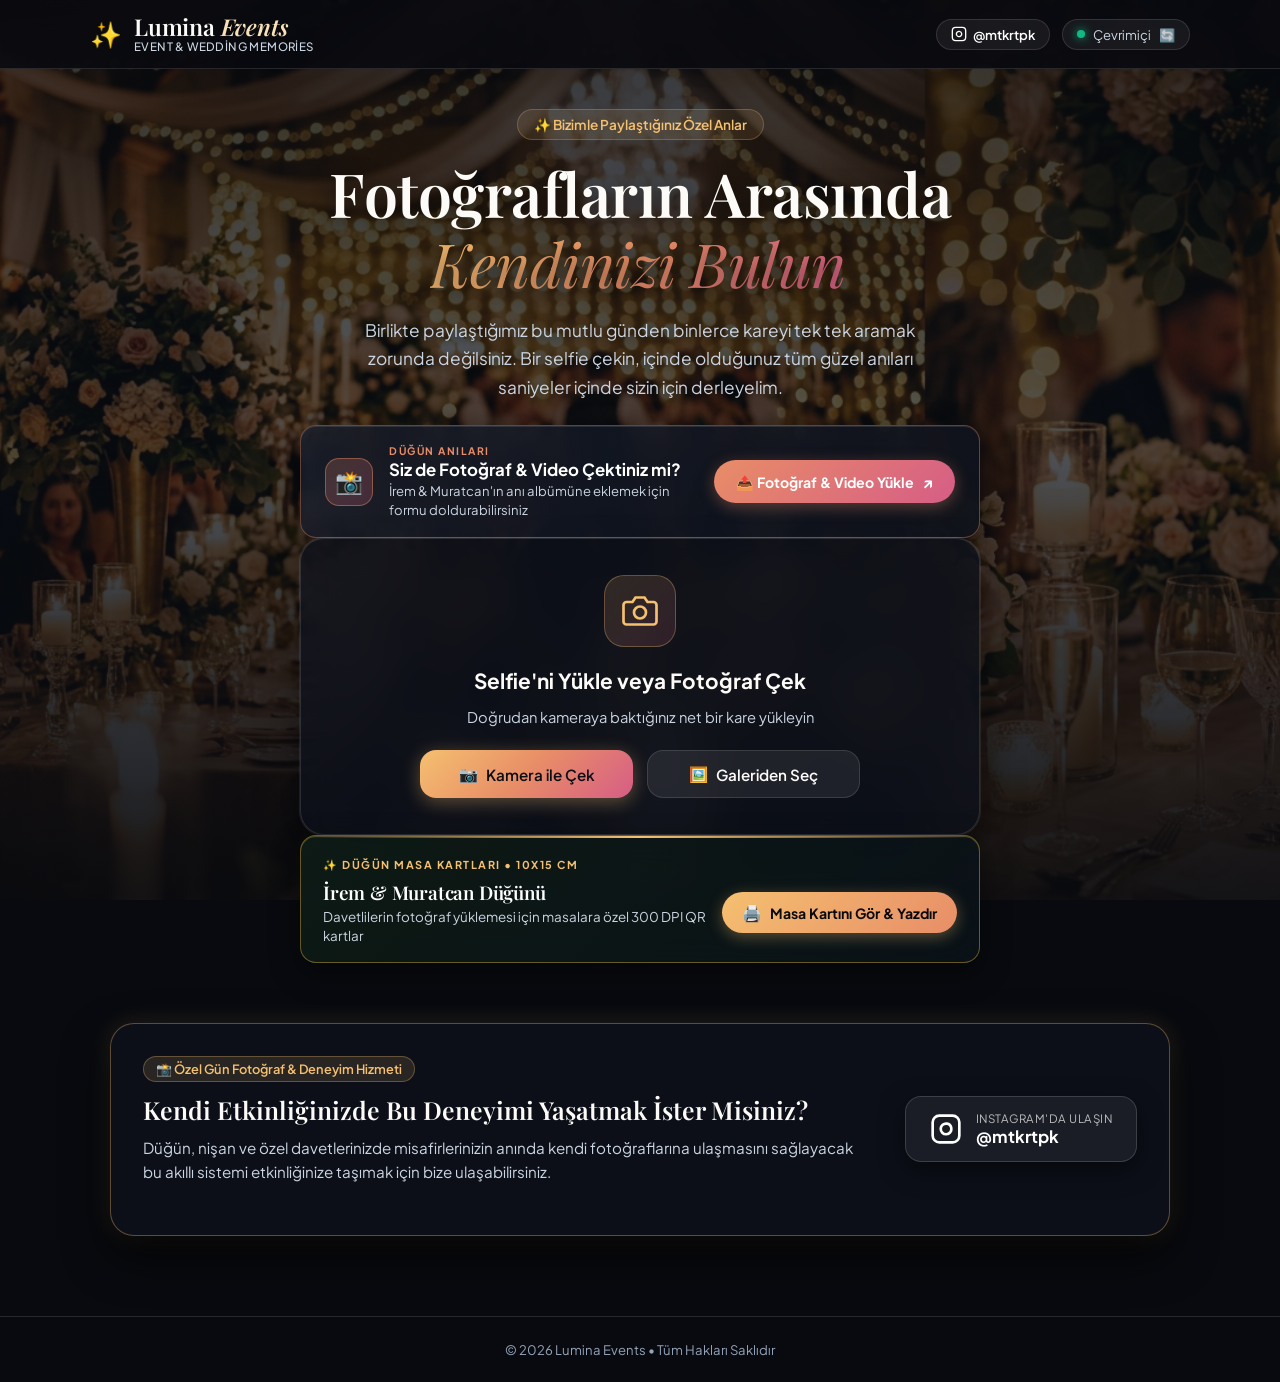
==== commit 32dc48d9: "fix: Headerdaki fazla butonları kaldırarak mobilde üst üste binmeyi tamamen engelledik" ====
--- a/frontend/index.html
+++ b/frontend/index.html
@@ -29,12 +29,6 @@
         </div>
       </div>
       <div class="header-right">
-        <!-- Google Form Fotoğraf Yükleme Butonu (Üst Bar) -->
-        <a href="https://docs.google.com/forms/d/e/1FAIpQLSfplJA-jJefHc76erBeZG4E4BX_pmd5ebdmBx3UJvHSbUsM7w/viewform" target="_blank" rel="noopener noreferrer" class="header-upload-btn" title="İrem & Muratcan İçin Fotoğraf / Video Yükle">
-          <span class="upload-btn-icon">📤</span>
-          <span class="upload-btn-text">Fotoğraf Yükle</span>
-        </a>
-
         <a href="https://instagram.com/mtkrtpk" target="_blank" rel="noopener noreferrer" class="header-instagram-btn" title="Instagram: @mtkrtpk">
           <svg class="header-instagram-icon" viewBox="0 0 24 24" fill="none" stroke="currentColor" stroke-width="2">
             <rect x="2" y="2" width="20" height="20" rx="5" ry="5"></rect>
--- a/frontend/style.css
+++ b/frontend/style.css
@@ -1747,35 +1747,27 @@
     display: none; /* Mobilde başlık ferah olsun diye alt yazıyı gizle */
   }
   .header-right {
-    gap: 5px;
+    gap: 8px;
     display: flex;
     align-items: center;
     justify-content: flex-end;
-    flex-shrink: 1;
-    min-width: 0;
-  }
-  .header-upload-btn {
-    padding: 6px 9px;
-    font-size: 0.72rem;
-    gap: 4px;
+    flex-shrink: 0;
+  }
+  .header-instagram-btn {
+    padding: 6px 11px;
+    font-size: 0.76rem;
+    gap: 5px;
     flex-shrink: 0;
     border-radius: 50px;
   }
-  .header-instagram-btn {
-    padding: 6px 9px;
-    font-size: 0.72rem;
-    gap: 4px;
-    flex-shrink: 0;
-    border-radius: 50px;
-  }
   .header-instagram-icon {
-    width: 13px;
-    height: 13px;
+    width: 14px;
+    height: 14px;
   }
   .stats-badge {
-    padding: 6px 9px;
-    font-size: 0.70rem;
-    gap: 4px;
+    padding: 6px 11px;
+    font-size: 0.74rem;
+    gap: 5px;
     white-space: nowrap;
     flex-shrink: 0;
     border-radius: 50px;
